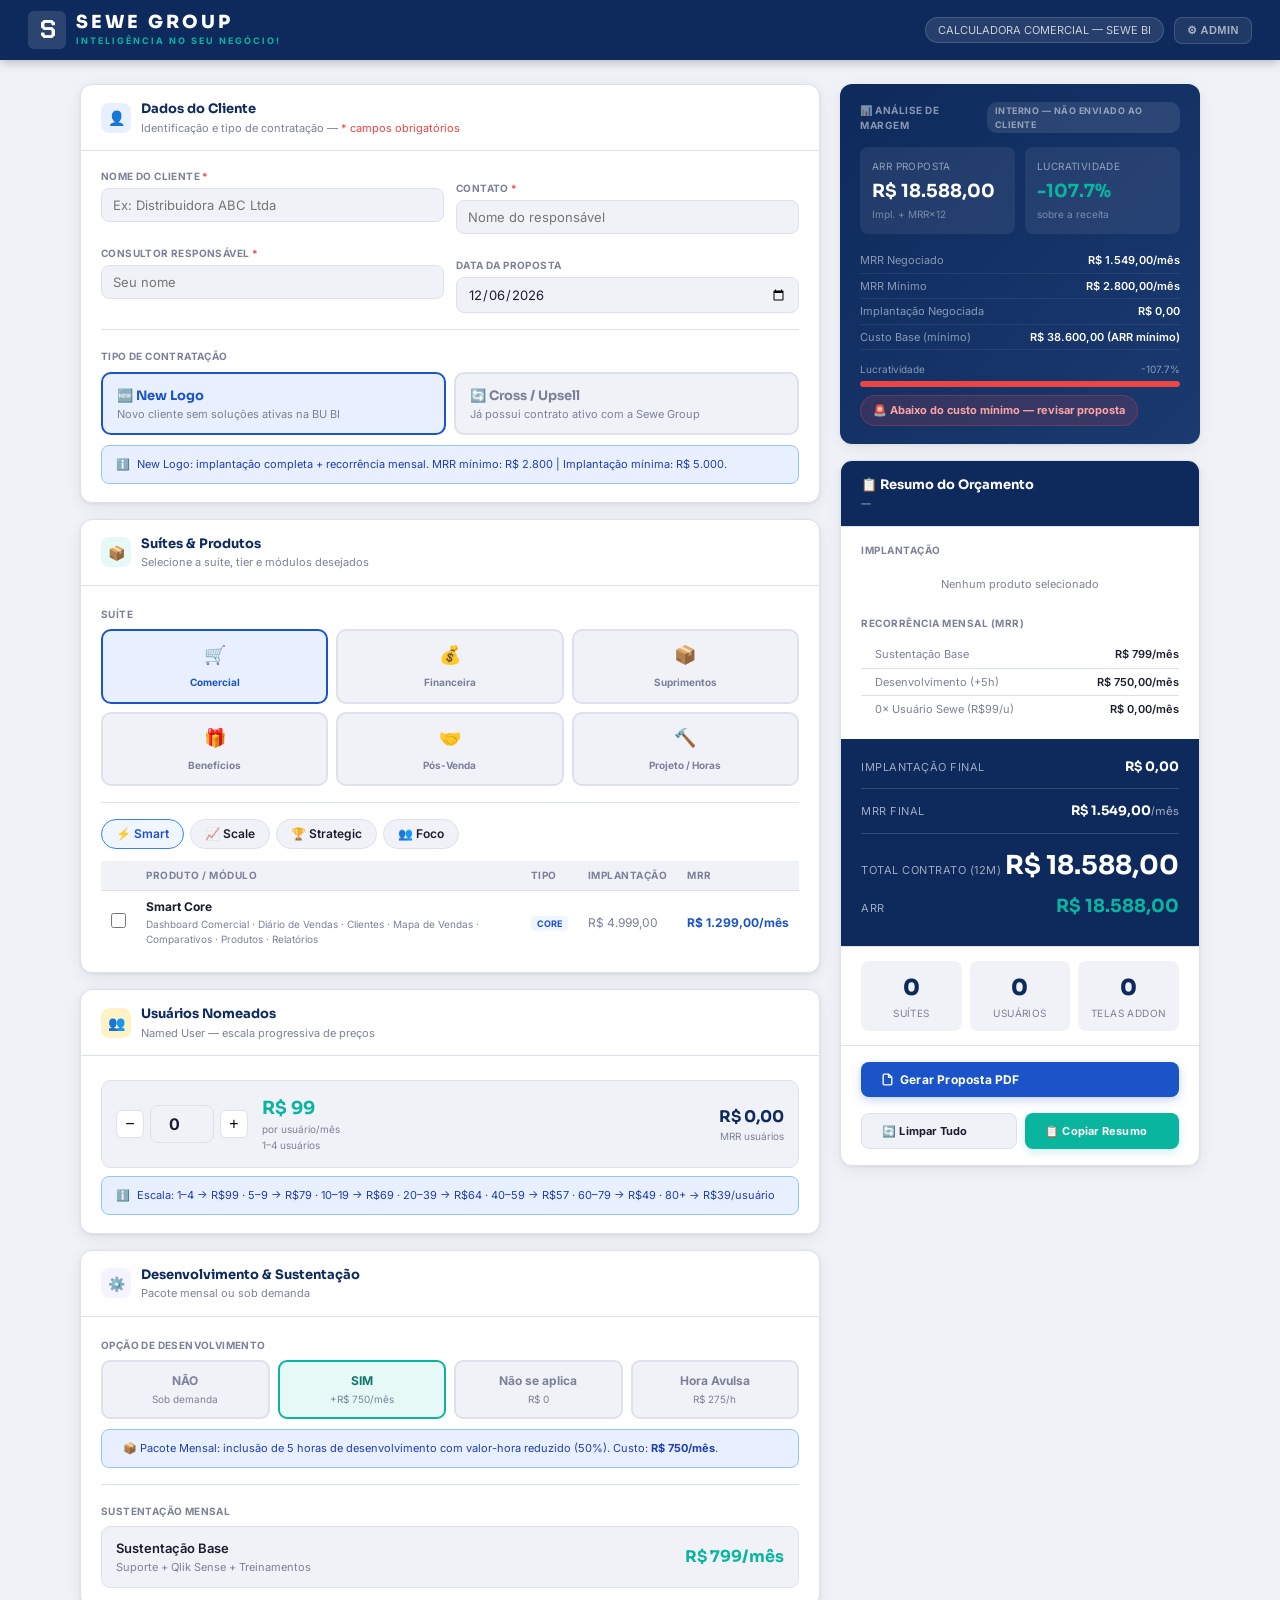
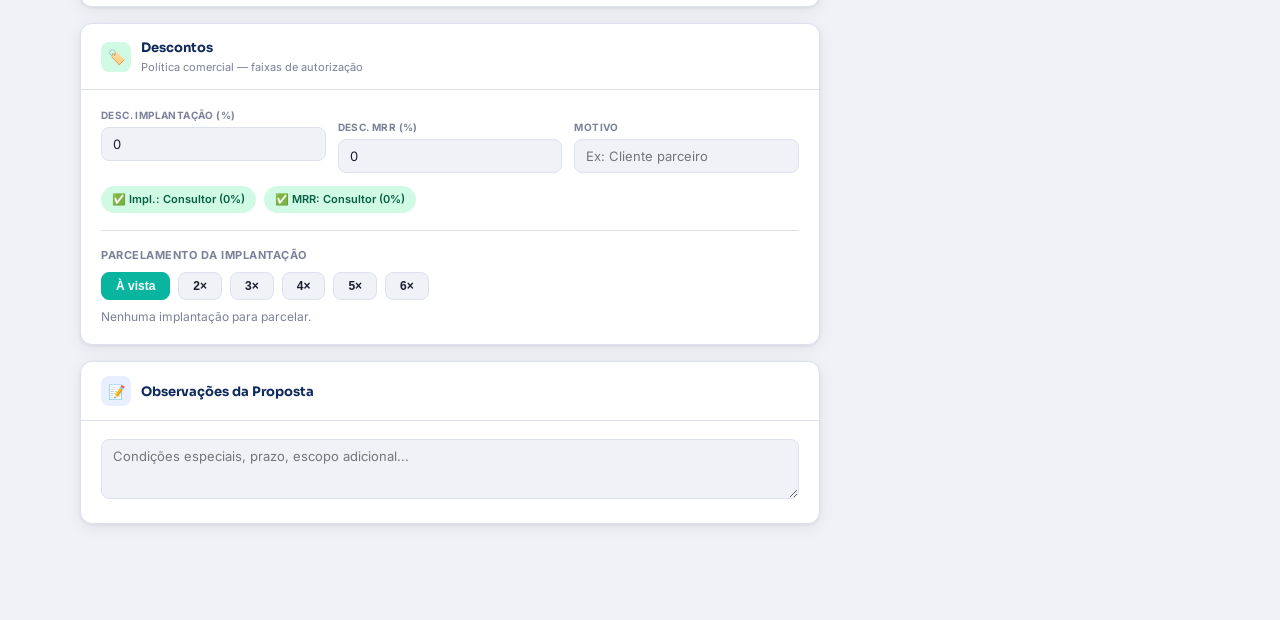
==== Calculadora Sewe.HTML @ 6db93386 "Create Calculadora Sewe" ====
<!DOCTYPE html>
<html lang="pt-BR">
<head>
<meta charset="UTF-8">
<meta name="viewport" content="width=device-width, initial-scale=1.0">
<title>Calculadora Comercial — Sewe Group BI</title>
<link href="https://fonts.googleapis.com/css2?family=Inter:wght@300;400;500;600;700&family=Sora:wght@600;700;800&family=Chakra+Petch:wght@700;800&display=swap" rel="stylesheet">
<style>
:root {
  --bg:       #f0f2f8;
  --white:    #ffffff;
  --border:   #dde1ee;
  --text:     #1a1d2e;
  --muted:    #7b8199;
  --primary:  #0e2a5c;
  --accent:   #1a54c8;
  --alight:   #e8effe;
  --teal:     #0ab5a0;
  --tlight:   #e6f9f7;
  --warn:     #f59e0b;
  --wlight:   #fef3c7;
  --danger:   #ef4444;
  --dlight:   #fee2e2;
  --green:    #10b981;
  --glight:   #d1fae5;
  --r: 12px;
  --sh: 0 1px 3px rgba(0,0,0,.06), 0 4px 16px rgba(0,0,0,.07);
}
*{box-sizing:border-box;margin:0;padding:0}
body{font-family:'Inter',sans-serif;background:var(--bg);color:var(--text);font-size:13px;line-height:1.5}

/* ── HEADER ── */
.hdr{background:var(--primary);height:60px;display:flex;align-items:center;justify-content:space-between;padding:0 28px;position:sticky;top:0;z-index:200;box-shadow:0 2px 10px rgba(0,0,0,.25)}
.hdr-logo{display:flex;align-items:center;gap:10px}
.hdr-mark{width:34px;height:34px;background:linear-gradient(135deg,#1a54c8,#0ab5a0);border-radius:8px;display:flex;align-items:center;justify-content:center;color:#fff;font-family:'Sora',sans-serif;font-weight:800;font-size:15px}
.hdr-name{color:#fff;font-family:'Sora',sans-serif;font-size:17px;font-weight:700}
.hdr-name span{color:#0ab5a0}
.hdr-pill{background:rgba(255,255,255,.1);color:rgba(255,255,255,.75);font-size:11px;padding:4px 12px;border-radius:20px;border:1px solid rgba(255,255,255,.15)}

/* ── LAYOUT ── */
.page{max-width:1160px;margin:0 auto;padding:24px 20px 80px}
.main-grid{display:grid;grid-template-columns:1fr 360px;gap:20px;align-items:start}

/* ── CARDS ── */
.card{background:var(--white);border:1px solid var(--border);border-radius:var(--r);box-shadow:var(--sh);overflow:hidden;margin-bottom:16px}
.ch{padding:14px 20px;border-bottom:1px solid var(--border);display:flex;align-items:center;gap:10px}
.ci{width:30px;height:30px;border-radius:8px;display:flex;align-items:center;justify-content:center;font-size:14px;flex-shrink:0}
.ci.blue{background:var(--alight)}
.ci.teal{background:var(--tlight)}
.ci.warn{background:var(--wlight)}
.ci.purple{background:#f5f3ff}
.ci.green{background:var(--glight)}
.ct{font-family:'Sora',sans-serif;font-size:13px;font-weight:700;color:var(--primary)}
.cs{font-size:11px;color:var(--muted);margin-top:1px}
.cb{padding:18px 20px}

/* ── FORM ── */
.field{display:flex;flex-direction:column;gap:4px}
.field+.field{margin-top:12px}
label{font-size:10px;font-weight:700;color:var(--muted);letter-spacing:.4px;text-transform:uppercase}
input[type=text],input[type=number],input[type=date],select,textarea{
  background:var(--bg);border:1.5px solid var(--border);border-radius:8px;
  color:var(--text);font-family:'Inter',sans-serif;font-size:13px;
  padding:8px 11px;outline:none;transition:border-color .15s;width:100%}
input:focus,select:focus,textarea:focus{border-color:var(--accent);background:#fff}
textarea{resize:vertical;min-height:60px}
.g2{display:grid;grid-template-columns:1fr 1fr;gap:12px}
.g3{display:grid;grid-template-columns:1fr 1fr 1fr;gap:12px}
.divider{height:1px;background:var(--border);margin:16px 0}

/* ── TYPE TOGGLE ── */
.type-wrap{display:grid;grid-template-columns:1fr 1fr;gap:8px;margin-top:6px}
.type-btn{padding:12px 14px;border:2px solid var(--border);border-radius:10px;cursor:pointer;transition:all .2s;background:var(--bg)}
.type-btn:hover{border-color:var(--accent)}
.type-btn.active{border-color:var(--accent);background:var(--alight)}
.type-tag{font-family:'Sora',sans-serif;font-size:13px;font-weight:700;color:var(--muted)}
.type-btn.active .type-tag{color:var(--accent)}
.type-desc{font-size:11px;color:var(--muted);margin-top:2px;line-height:1.3}

/* ── SUITE GRID ── */
.suite-grid{display:grid;grid-template-columns:repeat(3,1fr);gap:8px;margin-top:6px}
.suite-btn{padding:10px 6px;border:2px solid var(--border);border-radius:10px;cursor:pointer;transition:all .2s;background:var(--bg);text-align:center}
.suite-btn:hover{border-color:var(--accent)}
.suite-btn.sel{border-color:var(--accent);background:var(--alight)}
.suite-emoji{font-size:18px;display:block;margin-bottom:4px}
.suite-lbl{font-size:10px;font-weight:700;color:var(--muted);line-height:1.2}
.suite-btn.sel .suite-lbl{color:var(--accent)}

/* ── TIER TABS ── */
.tier-tabs{display:flex;gap:6px;margin-bottom:12px;flex-wrap:wrap}
.ttab{padding:5px 14px;border-radius:20px;border:1.5px solid var(--border);font-size:12px;font-weight:600;cursor:pointer;transition:all .2s;background:var(--bg)}
.ttab.active.smart{background:#eff6ff;border-color:#3b82f6;color:#1d4ed8}
.ttab.active.scale{background:#f0fdf4;border-color:#22c55e;color:#15803d}
.ttab.active.strategic{background:#faf5ff;border-color:#a855f7;color:#7e22ce}
.ttab.active.other{background:var(--alight);border-color:var(--accent);color:var(--accent)}

/* ── PRODUCTS TABLE ── */
.ptable{width:100%;border-collapse:collapse}
.ptable th{font-size:10px;font-weight:700;color:var(--muted);text-transform:uppercase;letter-spacing:.5px;padding:7px 10px;background:var(--bg);border-bottom:1px solid var(--border);text-align:left}
.ptable td{padding:7px 10px;border-bottom:1px solid var(--border);font-size:12px;vertical-align:middle}
.ptable tr:last-child td{border-bottom:none}
.ptable tr:hover td{background:#fafbff}
.pchk{width:15px;height:15px;cursor:pointer;accent-color:var(--accent)}
.badge-core{font-size:9px;padding:2px 6px;border-radius:4px;font-weight:700;background:#eff6ff;color:#1d4ed8}
.badge-addon{font-size:9px;padding:2px 6px;border-radius:4px;font-weight:700;background:#fff7ed;color:#c2410c}
.pval{font-weight:700;color:var(--accent);font-size:11px}
.pimpl{font-size:11px;color:var(--muted)}

/* ── DEV SELECT ── */
.dev-select-wrap{display:grid;grid-template-columns:1fr 1fr 1fr 1fr;gap:8px;margin-top:6px}
.dev-opt{padding:10px;border:2px solid var(--border);border-radius:9px;cursor:pointer;text-align:center;transition:all .2s;background:var(--bg)}
.dev-opt:hover{border-color:var(--teal)}
.dev-opt.active{border-color:var(--teal);background:var(--tlight)}
.dev-opt-lbl{font-size:12px;font-weight:700;color:var(--muted)}
.dev-opt.active .dev-opt-lbl{color:#0f766e}
.dev-opt-val{font-size:10px;color:var(--muted);margin-top:2px}

/* ── USERS BOX ── */
.users-box{background:var(--bg);border:1.5px solid var(--border);border-radius:10px;padding:14px;display:flex;align-items:center;gap:14px;margin-top:6px}
.users-ctrl{display:flex;align-items:center;gap:6px}
.users-ctrl input{width:64px;text-align:center;font-size:16px;font-weight:700}
.ubtn{width:28px;height:28px;border:1.5px solid var(--border);background:var(--white);border-radius:6px;cursor:pointer;font-size:16px;display:flex;align-items:center;justify-content:center;transition:all .15s}
.ubtn:hover{border-color:var(--accent);color:var(--accent)}
.u-unit{flex:1}
.u-price{font-family:'Sora',sans-serif;font-size:18px;font-weight:700;color:var(--teal)}
.u-label{font-size:10px;color:var(--muted)}
.u-total{text-align:right}
.u-totalval{font-family:'Sora',sans-serif;font-size:16px;font-weight:700;color:var(--primary)}
.u-totallbl{font-size:10px;color:var(--muted)}

/* ── SIDEBAR ── */
.sidebar{position:sticky;top:76px}

/* summary values */
.sval-block{padding:16px 20px}
.sval-title{font-size:10px;text-transform:uppercase;letter-spacing:.5px;font-weight:700;color:var(--muted);margin-bottom:10px}
.sval-row{display:flex;justify-content:space-between;align-items:center;padding:5px 0;border-bottom:1px solid var(--border);font-size:12px}
.sval-row:last-child{border:none}
.sval-lbl{color:var(--muted)}
.sval-val{font-weight:600}
.sval-indent{padding-left:14px;font-size:11px}

/* grand totals */
.grand-block{background:var(--primary);padding:18px 20px}
.grand-row{display:flex;justify-content:space-between;align-items:baseline;margin-bottom:8px}
.grand-lbl{font-size:11px;color:rgba(255,255,255,.6);text-transform:uppercase;letter-spacing:.5px}
.grand-val{font-family:'Sora',sans-serif;font-size:13px;font-weight:700;color:#fff}
.grand-row.big .grand-val{font-size:26px}
.grand-row.arr .grand-val{font-size:18px;color:#0ab5a0}
.grand-sep{height:1px;background:rgba(255,255,255,.15);margin:12px 0}

/* ── ARR / MARGIN PANEL (internal) ── */
.margin-panel{background:linear-gradient(135deg,#0e2a5c,#1a3a70);border-radius:var(--r);padding:18px 20px;margin-bottom:16px;box-shadow:var(--sh)}
.mp-title{font-size:10px;font-weight:700;text-transform:uppercase;letter-spacing:.5px;color:rgba(255,255,255,.5);margin-bottom:14px;display:flex;align-items:center;gap:6px}
.mp-title::after{content:'INTERNO — NÃO ENVIADO AO CLIENTE';font-size:9px;background:rgba(255,255,255,.1);padding:2px 8px;border-radius:10px;color:rgba(255,255,255,.5)}
.mp-grid{display:grid;grid-template-columns:1fr 1fr;gap:10px;margin-bottom:14px}
.mp-box{background:rgba(255,255,255,.07);border-radius:8px;padding:12px}
.mp-box-lbl{font-size:10px;color:rgba(255,255,255,.5);text-transform:uppercase;letter-spacing:.4px;margin-bottom:4px}
.mp-box-val{font-family:'Sora',sans-serif;font-size:18px;font-weight:700;color:#fff}
.mp-box-sub{font-size:10px;color:rgba(255,255,255,.4);margin-top:2px}
.mp-box.highlight .mp-box-val{color:#0ab5a0}
.mp-row{display:flex;justify-content:space-between;align-items:center;font-size:11px;padding:4px 0;border-bottom:1px solid rgba(255,255,255,.07)}
.mp-row:last-child{border:none}
.mp-row .lbl{color:rgba(255,255,255,.5)}
.mp-row .val{color:#fff;font-weight:600}
/* signal bar */
.sig-wrap{margin-top:12px}
.sig-label{font-size:10px;color:rgba(255,255,255,.5);margin-bottom:4px;display:flex;justify-content:space-between}
.sig-bar{height:6px;background:rgba(255,255,255,.1);border-radius:4px;overflow:hidden}
.sig-fill{height:100%;border-radius:4px;transition:width .4s,background .4s}
/* signal colors */
.sig-ok{background:#10b981}
.sig-warn{background:#f59e0b}
.sig-bad{background:#ef4444}

/* margin flag */
.mflag{display:inline-flex;align-items:center;gap:5px;padding:6px 12px;border-radius:20px;font-size:11px;font-weight:700;margin-top:8px}
.mflag.ok{background:rgba(16,185,129,.15);color:#6ee7b7;border:1px solid rgba(16,185,129,.3)}
.mflag.warn{background:rgba(245,158,11,.15);color:#fcd34d;border:1px solid rgba(245,158,11,.3)}
.mflag.bad{background:rgba(239,68,68,.15);color:#fca5a5;border:1px solid rgba(239,68,68,.3)}

/* ── NEGOCIATED SUMMARY ── */
.neg-grid{display:grid;grid-template-columns:repeat(3,1fr);gap:8px;padding:14px 20px;border-top:1px solid var(--border)}
.neg-box{background:var(--bg);border-radius:8px;padding:10px;text-align:center}
.neg-num{font-family:'Sora',sans-serif;font-size:22px;font-weight:800;color:var(--primary)}
.neg-lbl{font-size:10px;color:var(--muted);text-transform:uppercase;letter-spacing:.4px;margin-top:2px}

/* ── ALERTS ── */
.alert{padding:10px 14px;border-radius:8px;font-size:11px;display:flex;gap:7px;align-items:flex-start;margin-top:10px}
.alert.info{background:var(--alight);color:#1e40af;border:1px solid #93c5fd}
.alert.warn{background:var(--wlight);color:#92400e;border:1px solid #fcd34d}
.alert.danger{background:var(--dlight);color:#991b1b;border:1px solid #fca5a5}
.alert.ok{background:var(--glight);color:#065f46;border:1px solid #6ee7b7}

/* disc faixa */
.dfx{display:inline-flex;align-items:center;gap:5px;padding:5px 11px;border-radius:20px;font-size:11px;font-weight:600;margin:3px 4px 3px 0}
.parcela-btn{padding:6px 14px;border-radius:8px;border:1.5px solid var(--border);background:var(--bg);color:var(--body);font-size:12px;font-weight:600;cursor:pointer;transition:all .15s}
.parcela-btn:hover{border-color:var(--teal);color:var(--teal)}
.parcela-btn.active{background:var(--teal);border-color:var(--teal);color:#fff}
.dfx.ok{background:var(--glight);color:#065f46}
.dfx.warn{background:var(--wlight);color:#92400e}
.dfx.danger{background:var(--dlight);color:#991b1b}

/* ── BUTTONS ── */
.btn{display:inline-flex;align-items:center;gap:6px;padding:10px 20px;border-radius:8px;font-family:'Inter',sans-serif;font-size:12px;font-weight:700;cursor:pointer;border:none;transition:all .2s;letter-spacing:.2px}
.btn-primary{background:var(--accent);color:#fff;box-shadow:0 3px 10px rgba(26,84,200,.25)}
.btn-primary:hover{background:#1648b0;transform:translateY(-1px)}
.btn-teal{background:var(--teal);color:#fff;box-shadow:0 3px 10px rgba(10,181,160,.2)}
.btn-teal:hover{background:#089183;transform:translateY(-1px)}
.btn-ghost{background:var(--bg);color:var(--text);border:1.5px solid var(--border)}
.btn-ghost:hover{border-color:var(--accent);color:var(--accent)}
.actions{display:flex;gap:8px;padding:16px 20px;border-top:1px solid var(--border);flex-wrap:wrap}

/* ── RESPONSIVE ── */
@media(max-width:820px){.main-grid{grid-template-columns:1fr}.sidebar{position:static}.suite-grid{grid-template-columns:repeat(3,1fr)}.g2,.g3{grid-template-columns:1fr}}
@media print{.hdr,.actions,.margin-panel,.no-print{display:none!important}.sidebar{position:static!important}.card{box-shadow:none}.page{padding:0}body{background:#fff}}
</style>
</head>
<body>

<div class="hdr">
  <div class="hdr-logo">
    <!-- S mark -->
    <svg width="38" height="38" viewBox="0 0 38 38" fill="none" xmlns="http://www.w3.org/2000/svg">
      <rect width="38" height="38" rx="6" fill="white" fill-opacity="0.12"/>
      <text x="19" y="27" text-anchor="middle" font-family="'Chakra Petch','Arial Black',sans-serif" font-weight="800" font-size="26" fill="white" letter-spacing="-1">S</text>
    </svg>
    <!-- Wordmark -->
    <div>
      <div style="color:#fff;font-family:'Sora',sans-serif;font-size:18px;font-weight:800;letter-spacing:3px;line-height:1.1">SEWE GROUP</div>
      <div style="color:#0ab5a0;font-size:9px;font-weight:700;letter-spacing:2px;text-transform:uppercase;margin-top:1px">Inteligência no seu negócio!</div>
    </div>
  </div>
  <div style="display:flex;align-items:center;gap:10px"><div class="hdr-pill">CALCULADORA COMERCIAL &mdash; SEWE BI</div><button onclick="abrirAdmin()" title="Administração de Preços" style="background:rgba(255,255,255,.08);border:1px solid rgba(255,255,255,.15);color:rgba(255,255,255,.6);border-radius:8px;padding:6px 12px;cursor:pointer;font-size:11px;font-weight:600;letter-spacing:.5px;transition:all .2s" onmouseover="this.style.background='rgba(255,255,255,.18)';this.style.color='#fff'" onmouseout="this.style.background='rgba(255,255,255,.08)';this.style.color='rgba(255,255,255,.6)'">⚙ ADMIN</button></div>
</div>

<div class="page">
<div class="main-grid">

<!-- ══════════ LEFT COLUMN ══════════ -->
<div>

  <!-- 1. DADOS DO CLIENTE -->
  <div class="card">
    <div class="ch"><div class="ci blue">👤</div><div><div class="ct">Dados do Cliente</div><div class="cs">Identificação e tipo de contratação — <span style="color:var(--danger)">* campos obrigatórios</span></div></div></div>
    <div class="cb">
      <div class="g2">
        <div class="field"><label>Nome do Cliente <span style="color:var(--danger)">*</span></label><input type="text" id="cName" placeholder="Ex: Distribuidora ABC Ltda" oninput="calc();clearErr(this)"></div>
        <div class="field"><label>Contato <span style="color:var(--danger)">*</span></label><input type="text" id="cContact" placeholder="Nome do responsável" oninput="clearErr(this)"></div>
      </div>
      <div class="g2" style="margin-top:12px">
        <div class="field"><label>Consultor Responsável <span style="color:var(--danger)">*</span></label><input type="text" id="cConsult" placeholder="Seu nome" oninput="clearErr(this)"></div>
        <div class="field"><label>Data da Proposta</label><input type="date" id="cDate"></div>
      </div>
      <div class="divider"></div>
      <label>Tipo de Contratação</label>
      <div class="type-wrap">
        <div class="type-btn active" id="tb-NEWLOGO" onclick="setType('NEWLOGO')">
          <div class="type-tag">🆕 New Logo</div>
          <div class="type-desc">Novo cliente sem soluções ativas na BU BI</div>
        </div>
        <div class="type-btn" id="tb-CROSS" onclick="setType('CROSS')">
          <div class="type-tag">🔄 Cross / Upsell</div>
          <div class="type-desc">Já possui contrato ativo com a Sewe Group</div>
        </div>
      </div>
      <div id="type-alert" class="alert info" style="margin-top:10px">
        <span>ℹ️</span><span id="type-alert-txt">New Logo: implantação completa + recorrência mensal. MRR mínimo: R$ 2.800 | Implantação mínima: R$ 5.000.</span>
      </div>
    </div>
  </div>

  <!-- 2. SUÍTES & PRODUTOS -->
  <div class="card">
    <div class="ch"><div class="ci teal">📦</div><div><div class="ct">Suítes & Produtos</div><div class="cs">Selecione a suíte, tier e módulos desejados</div></div></div>
    <div class="cb">
      <label>Suíte</label>
      <div class="suite-grid">
        <div class="suite-btn sel" id="sb-COMERCIAL" onclick="setSuite('COMERCIAL')"><span class="suite-emoji">🛒</span><span class="suite-lbl">Comercial</span></div>
        <div class="suite-btn" id="sb-FINANCEIRA" onclick="setSuite('FINANCEIRA')"><span class="suite-emoji">💰</span><span class="suite-lbl">Financeira</span></div>
        <div class="suite-btn" id="sb-SUPRIMENTOS" onclick="setSuite('SUPRIMENTOS')"><span class="suite-emoji">📦</span><span class="suite-lbl">Suprimentos</span></div>
        <div class="suite-btn" id="sb-BENEFICIOS" onclick="setSuite('BENEFICIOS')"><span class="suite-emoji">🎁</span><span class="suite-lbl">Benefícios</span></div>
        <div class="suite-btn" id="sb-POSVENDA" onclick="setSuite('POSVENDA')"><span class="suite-emoji">🤝</span><span class="suite-lbl">Pós-Venda</span></div>
        <div class="suite-btn" id="sb-PROJETO" onclick="setSuite('PROJETO')"><span class="suite-emoji">🔨</span><span class="suite-lbl">Projeto / Horas</span></div>
      </div>
      <div class="divider"></div>
      <div id="tier-tabs-wrap"></div>
      <table class="ptable">
        <thead><tr>
          <th style="width:28px"></th>
          <th>Produto / Módulo</th>
          <th>Tipo</th>
          <th>Implantação</th>
          <th>MRR</th>
        </tr></thead>
        <tbody id="ptbody"></tbody>
      </table>
    </div>
  </div>

  <!-- PROJETO PANEL (shown only when Suite Projeto selected) -->
  <div class="card" id="projeto-card" style="display:none">
    <div class="ch"><div class="ci purple">🔨</div><div><div class="ct">Suite Projeto — Horas de Desenvolvimento</div><div class="cs">Orçamento por hora técnica — valor padrão R$ 275/h</div></div></div>
    <div class="cb">
      <div class="g3">
        <div class="field">
          <label>Quantidade de Horas</label>
          <div style="display:flex;align-items:center;gap:6px">
            <button class="ubtn" onclick="changeHoras(-5)">−</button>
            <input type="number" id="projHoras" value="10" min="1" oninput="calc()" style="text-align:center;font-size:16px;font-weight:700">
            <button class="ubtn" onclick="changeHoras(5)">+</button>
          </div>
        </div>
        <div class="field">
          <label>Valor por Hora (R$)</label>
          <input type="number" id="projValHora" value="275" min="150" oninput="calc()" placeholder="275">
          <div id="proj-hora-alert" style="font-size:10px;color:var(--muted);margin-top:3px">Padrão: R$ 275/h · Mínimo: R$ 150/h</div>
        </div>
        <div class="field">
          <label>Total do Projeto</label>
          <div style="background:var(--bg);border:1.5px solid var(--border);border-radius:8px;padding:9px 12px;font-family:'Sora',sans-serif;font-size:16px;font-weight:700;color:var(--primary)" id="projTotal">R$ 2.590</div>
        </div>
      </div>
      <div class="field" style="margin-top:12px">
        <label>Descrição do Trabalho</label>
        <textarea id="projDesc" rows="3" placeholder="Descreva brevemente o escopo das horas: ex. Integração com ERP Totvs — configuração de pipeline de dados e mapeamento de campos de faturamento..."></textarea>
      </div>
      <div id="proj-min-alert" class="alert warn" style="margin-top:10px;display:none">
        <span>⚠️</span><span>Valor hora abaixo do mínimo de custo (R$ 150/h). O projeto ficará com margem negativa.</span>
      </div>
    </div>
  </div>

  <!-- 3. USUÁRIOS -->
  <div class="card">
    <div class="ch"><div class="ci warn">👥</div><div><div class="ct">Usuários Nomeados</div><div class="cs">Named User — escala progressiva de preços</div></div></div>
    <div class="cb">
      <div class="users-box">
        <div class="users-ctrl">
          <button class="ubtn" onclick="changeU(-1)">−</button>
          <input type="number" id="uQty" value="0" min="0" max="99" oninput="calc()">
          <button class="ubtn" onclick="changeU(1)">+</button>
        </div>
        <div class="u-unit">
          <div class="u-price" id="uUnitPrice">R$ 99</div>
          <div class="u-label">por usuário/mês</div>
          <div id="uTierLbl" style="font-size:10px;color:var(--muted);margin-top:1px">1–4 usuários</div>
        </div>
        <div class="u-total">
          <div class="u-totalval" id="uTotalMRR">R$ 99</div>
          <div class="u-totallbl">MRR usuários</div>
        </div>
      </div>
      <div class="alert info" style="margin-top:8px">
        <span>ℹ️</span>
        <span>Escala: 1–4 → R$99 · 5–9 → R$79 · 10–19 → R$69 · 20–39 → R$64 · 40–59 → R$57 · 60–79 → R$49 · 80+ → R$39/usuário</span>
      </div>
    </div>
  </div>

  <!-- 4. DESENVOLVIMENTO & SUSTENTAÇÃO -->
  <div class="card">
    <div class="ch"><div class="ci purple">⚙️</div><div><div class="ct">Desenvolvimento & Sustentação</div><div class="cs">Pacote mensal ou sob demanda</div></div></div>
    <div class="cb">
      <label>Opção de Desenvolvimento</label>
      <div class="dev-select-wrap">
        <div class="dev-opt" id="dev-NAO" onclick="setDev('NAO')">
          <div class="dev-opt-lbl">NÃO</div>
          <div class="dev-opt-val">Sob demanda</div>
        </div>
        <div class="dev-opt active" id="dev-SIM" onclick="setDev('SIM')">
          <div class="dev-opt-lbl">SIM</div>
          <div class="dev-opt-val">+R$ 750/mês</div>
        </div>
        <div class="dev-opt" id="dev-NAOSE" onclick="setDev('NAOSE')">
          <div class="dev-opt-lbl">Não se aplica</div>
          <div class="dev-opt-val">R$ 0</div>
        </div>
        <div class="dev-opt" id="dev-HORA" onclick="setDev('HORA')">
          <div class="dev-opt-lbl">Hora Avulsa</div>
          <div class="dev-opt-val">R$ 275/h</div>
        </div>
      </div>
      <div id="dev-obs" class="alert info" style="margin-top:10px">
        <span>📦</span><span>Pacote Mensal: inclusão de 5 horas de desenvolvimento com valor-hora reduzido (50%). Custo: <strong>R$ 750/mês</strong>.</span>
      </div>

      <div class="divider"></div>
      <label>Sustentação Mensal</label>
      <div id="sust-base-card" style="margin-top:6px;padding:12px 14px;background:var(--bg);border:1.5px solid var(--border);border-radius:9px;display:flex;align-items:center;justify-content:space-between">
        <div>
          <div style="font-weight:600;font-size:13px">Sustentação Base</div>
          <div style="font-size:11px;color:var(--muted)">Suporte + Qlik Sense + Treinamentos</div>
        </div>
        <div style="font-family:'Sora',sans-serif;font-size:16px;font-weight:700;color:var(--teal)">R$ 799/mês</div>
      </div>
      <div id="sust-cross-msg" style="display:none;margin-top:6px;padding:10px 14px;background:rgba(10,181,160,.08);border:1.5px solid rgba(10,181,160,.25);border-radius:9px;font-size:12px;color:var(--teal)">
        ✓ Sustentação Base já inclusa no contrato vigente
      </div>
    </div>
  </div>

  <!-- 5. DESCONTOS -->
  <div class="card">
    <div class="ch"><div class="ci green">🏷️</div><div><div class="ct">Descontos</div><div class="cs">Política comercial — faixas de autorização</div></div></div>
    <div class="cb">
      <div class="g3">
        <div class="field"><label>Desc. Implantação (%)</label><input type="number" id="dImpl" value="0" min="0" max="100" step="1" oninput="calc()"></div>
        <div class="field"><label>Desc. MRR (%)</label><input type="number" id="dMRR" value="0" min="0" max="100" step="1" oninput="calc()"></div>
        <div class="field"><label>Motivo</label><input type="text" id="dReason" placeholder="Ex: Cliente parceiro"></div>
      </div>
      <div style="margin-top:10px">
        <span id="dfx-impl" class="dfx ok">✅ Implantação: Consultor</span>
        <span id="dfx-mrr" class="dfx ok">✅ MRR: Consultor</span>
      </div>
      <div id="disc-alert" style="display:none"></div>

      <!-- Parcelamento -->
      <div class="divider" style="margin:14px 0"></div>
      <label style="font-size:11px;font-weight:700;text-transform:uppercase;letter-spacing:.5px;color:var(--muted)">Parcelamento da Implantação</label>
      <div style="display:flex;gap:8px;flex-wrap:wrap;margin-top:8px" id="parcelas-btns">
        <button class="parcela-btn active" onclick="setParcelas(1)" data-p="1">À vista</button>
        <button class="parcela-btn" onclick="setParcelas(2)" data-p="2">2×</button>
        <button class="parcela-btn" onclick="setParcelas(3)" data-p="3">3×</button>
        <button class="parcela-btn" onclick="setParcelas(4)" data-p="4">4×</button>
        <button class="parcela-btn" onclick="setParcelas(5)" data-p="5">5×</button>
        <button class="parcela-btn" onclick="setParcelas(6)" data-p="6">6×</button>
      </div>
      <div id="parcela-preview" style="margin-top:8px;font-size:12px;color:var(--muted)">Implantação cobrada integralmente à vista, sem juros.</div>
    </div>
  </div>

  <!-- 6. OBSERVAÇÕES -->
  <div class="card">
    <div class="ch"><div class="ci blue">📝</div><div><div class="ct">Observações da Proposta</div></div></div>
    <div class="cb">
      <textarea id="propNotes" placeholder="Condições especiais, prazo, escopo adicional..."></textarea>
    </div>
  </div>

</div><!-- /left -->

<!-- ══════════ RIGHT COLUMN ══════════ -->
<div class="sidebar">

  <!-- ── INTERNAL MARGIN PANEL ── -->
  <div class="margin-panel no-print">
    <div class="mp-title">📊 Análise de Margem</div>
    <div class="mp-grid">
      <div class="mp-box">
        <div class="mp-box-lbl">ARR Proposta</div>
        <div class="mp-box-val" id="mp-arr">R$ 0</div>
        <div class="mp-box-sub">Impl. + MRR×12</div>
      </div>
      <div class="mp-box highlight">
        <div class="mp-box-lbl">Lucratividade</div>
        <div class="mp-box-val" id="mp-arr-min">—</div>
        <div class="mp-box-sub" id="mp-arr-min-sub">% sobre receita</div>
      </div>
    </div>
    <div class="mp-row"><span class="lbl">MRR Negociado</span><span class="val" id="mp-mrr-neg">R$ 0</span></div>
    <div class="mp-row"><span class="lbl">MRR Mínimo</span><span class="val" id="mp-mrr-min">R$ 2.800</span></div>
    <div class="mp-row"><span class="lbl">Implantação Negociada</span><span class="val" id="mp-impl-neg">R$ 0</span></div>
    <div class="mp-row"><span class="lbl">Custo Base (mínimo)</span><span class="val" id="mp-impl-min">R$ 5.000</span></div>
    <div class="sig-wrap">
      <div class="sig-label">
        <span id="mp-pct-lbl">Lucratividade</span>
        <span id="mp-pct">—</span>
      </div>
      <div class="sig-bar"><div class="sig-fill" id="mp-bar" style="width:0%"></div></div>
    </div>
    <div id="mp-flag" class="mflag ok">✅ Dentro do mínimo</div>
  </div>

  <!-- ── SUMMARY CARD ── -->
  <div class="card">
    <div class="ch" style="background:var(--primary)">
      <div style="color:#fff;font-family:'Sora',sans-serif;font-size:13px;font-weight:700;width:100%">
        📋 Resumo do Orçamento
        <div id="sb-cname" style="font-size:11px;opacity:.6;font-weight:400;margin-top:1px">—</div>
      </div>
    </div>

    <!-- IMPLANTAÇÃO -->
    <div class="sval-block">
      <div class="sval-title">Implantação</div>
      <div id="impl-lines"><div style="text-align:center;padding:12px;color:var(--muted);font-size:12px">Selecione produtos</div></div>
    </div>

    <!-- MRR -->
    <div style="padding:0 20px 16px">
      <div class="sval-title">Recorrência Mensal (MRR)</div>
      <div id="mrr-lines"><div style="text-align:center;padding:12px;color:var(--muted);font-size:12px">Selecione produtos</div></div>
    </div>

    <!-- GRAND TOTALS -->
    <div class="grand-block">
      <div class="grand-row">
        <span class="grand-lbl">Implantação Final</span>
        <span class="grand-val" id="gb-impl">R$ 0</span>
      </div>
      <div class="grand-sep" id="mrr-sep"></div>
      <div class="grand-row" id="mrr-row">
        <span class="grand-lbl">MRR Final</span>
        <span class="grand-val" id="gb-mrr">R$ 0<span style="font-size:11px;font-weight:400;opacity:.6">/mês</span></span>
      </div>
      <div class="grand-sep"></div>
      <div class="grand-row big">
        <span class="grand-lbl" id="total-lbl">Total Contrato (12m)</span>
        <span class="grand-val" id="gb-total">R$ 0</span>
      </div>
      <div class="grand-row arr" style="margin-top:8px" id="arr-row">
        <span class="grand-lbl">ARR</span>
        <span class="grand-val" id="gb-arr">R$ 0</span>
      </div>
    </div>

    <!-- SOLUÇÕES NEGOCIADAS -->
    <div class="neg-grid">
      <div class="neg-box"><div class="neg-num" id="neg-suites">0</div><div class="neg-lbl">Suítes</div></div>
      <div class="neg-box"><div class="neg-num" id="neg-users">1</div><div class="neg-lbl">Usuários</div></div>
      <div class="neg-box"><div class="neg-num" id="neg-addons">0</div><div class="neg-lbl">Telas Addon</div></div>
    </div>

    <div class="actions">
      <button class="btn btn-primary" onclick="gerarPDF()" style="flex:1">
        <svg width="13" height="13" viewBox="0 0 24 24" fill="none" stroke="currentColor" stroke-width="2.5"><path d="M14 2H6a2 2 0 0 0-2 2v16c0 1.1.9 2 2 2h12a2 2 0 0 0 2-2V8z"/><polyline points="14 2 14 8 20 8"/></svg>
        Gerar Proposta PDF
      </button>
    </div>
    <div class="actions" style="padding-top:0;border-top:none">
      <button class="btn btn-ghost" onclick="limpar()" style="flex:1;font-size:11px">🔄 Limpar Tudo</button>
      <button class="btn btn-teal" onclick="copiar()" id="btn-copiar" style="flex:1;font-size:11px">📋 Copiar Resumo</button>
    </div>
  </div>

</div><!-- /sidebar -->
</div><!-- /main-grid -->
</div><!-- /page -->

<script>
// ═══════════════════════════════════════════════════
//  DATA
// ═══════════════════════════════════════════════════

// Base minimums for margin calc
const MINIMUMS = {
  NEWLOGO:   { mrrMin: 2800, implMin: 5000, label: 'New Logo' },
  NEWLOGOSH: { mrrMin: 1600, implMin: 5000, label: 'New Logo S/Hora' },
  CROSS:     { mrrMin: 1600, implMin: 0,    label: 'Cross'    },
};

// Price catalog: [impl_newlogo, mrr_newlogo, impl_cross, mrr_cross]
const CAT = {
  COMERCIAL: {
    SMART: {
      core: { name:'Smart Core', prods:['Dashboard Comercial','Diário de Vendas','Clientes','Mapa de Vendas','Comparativos','Produtos','Relatórios'],
        NL:[4999,1299], CR:[2999,1299] },
      addons:[]
    },
    SCALE: {
      core: { name:'Scale Core', prods:['Scale — pacote completo'], NL:[6999,1699], CR:[4999,1699] },
      addons:[
        {name:'Mapa de Prospecção',        NL:[999,199], CR:[999,199]},
        {name:'Correlação de Vendas',       NL:[999,199], CR:[999,199]},
        {name:'Produtos e Oportunidades',   NL:[999,199], CR:[999,199]},
        {name:'Variação Faturamento',       NL:[999,199], CR:[999,199]},
        {name:'Cross Selling',             NL:[999,199], CR:[999,199]},
      ]
    },
    STRATEGIC: {
      core: { name:'Strategic Core', prods:['Strategic — pacote completo'], NL:[9999,1999], CR:[6999,1849] },
      addons:[
        {name:'Atendimento Carteira de Clientes', NL:[1999,299], CR:[1999,299]},
        {name:'Orçamento de Vendas',              NL:[1999,299], CR:[1999,299]},
        {name:'Rentabilidade',                    NL:[1999,299], CR:[1999,299]},
        {name:'Informações Financeiras a Receber',NL:[1999,299], CR:[1999,299]},
      ]
    },
    FOCO: {
      core:  { name:'Foco da Equipe', prods:['Foco da Equipe'], NL:[4999,1299], CR:[999,299] },
      addons:[{name:'Foco da Equipe (Addon)',     NL:[4999,1299], CR:[999,199]}]
    },
  },
  FINANCEIRA: {
    SMART: {
      core: { name:'Smart Core', prods:['Dashboard Financeiro','Contas a Receber','Det. Contas a Receber','Contas a Pagar','Det. Contas a Pagar'],
        NL:[3999,1299], CR:[1999,1299] },
      addons:[]
    },
    SCALE: {
      core: { name:'Scale Core', prods:['Scale — pacote completo'], NL:[4999,1699], CR:[2999,1699] },
      addons:[
        {name:'Avaliação Clientes',       NL:[999,199], CR:[999,199]},
        {name:'Atrasos e Inadimplências', NL:[999,199], CR:[999,199]},
        {name:'Fluxo de Caixa',          NL:[999,199], CR:[999,199]},
      ]
    },
    STRATEGIC: {
      core:  { name:'Strategic Core', prods:['Strategic — pacote completo'], NL:[19999,2999], CR:[19999,2999] },
      addons:[
        {name:'Orçamento Financeiro', NL:[9999,699], CR:[9999,699]},
        {name:'DRE',                  NL:[19999,999],CR:[19999,999]},
      ]
    },
  },
  SUPRIMENTOS: {
    SMART: {
      core: { name:'Smart Core', prods:['Estoque'], NL:[4999,1299], CR:[999,699] },
      addons:[]
    },
    SCALE: {
      core: { name:'Scale Core', prods:['Entradas','Aging Estoque','Rupturas'], NL:[3999,1699], CR:[1999,1699] },
      addons:[]
    },
    STRATEGIC: {
      core: { name:'Strategic Core', prods:['Dashboard Suprimentos','Excesso de Estoque','Rupturas Avançada','Estoque Desbalanceado','Necessidade de Transferências','Necessidade de Compras'], NL:[19999,2699], CR:[19999,2699] },
      addons:[]
    },
  },
  BENEFICIOS: {
    SMART: {
      core: { name:'Smart Core', prods:['Dashboard Benefícios','Regras','Rebates','Price Protection','Stock Rotation'],
        NL:[1999,1299], CR:[1999,949] },
      addons:[]
    },
    SCALE: {
      core: { name:'Scale Core', prods:['Scale — pacote completo'], NL:[1999,949], CR:[1999,949] },
      addons:[]
    },
    STRATEGIC: {
      core: { name:'Strategic Core', prods:['Validação Sellin','Validação Sellout'], NL:[6999,2599], CR:[6999,2599] },
      addons:[
        {name:'Solar', NL:[1999,949], CR:[1999,949]},
      ]
    },
  },
  POSVENDA: {
    SMART: {
      core: { name:'Smart Core', prods:['Dashboard Pós-Venda','Desempenho','Relatórios'],
        NL:[3999,1299], CR:[1999,949] },
      addons:[]
    },
  },
  PROJETO: null, // handled separately via projeto panel
};

function userPrice(qty){
  if(qty<=4)  return{p:99, lbl:'1–4 usuários'};
  if(qty<=9)  return{p:79, lbl:'5–9 usuários'};
  if(qty<=19) return{p:69, lbl:'10–19 usuários'};
  if(qty<=39) return{p:64, lbl:'20–39 usuários'};
  if(qty<=59) return{p:57, lbl:'40–59 usuários'};
  if(qty<=79) return{p:49, lbl:'60–79 usuários'};
  return{p:39, lbl:'80+ usuários'};
}

// ═══════════════════════════════════════════════════
//  STATE
// ═══════════════════════════════════════════════════
const S = {
  type:'NEWLOGO',
  suite:'COMERCIAL',
  tier:'SMART',
  sel:{},   // key → {impl,mrr,name,isAddon}
  dev:'SIM',
};

// ═══════════════════════════════════════════════════
//  INIT
// ═══════════════════════════════════════════════════
window.onload=()=>{
  document.getElementById('cDate').value = new Date().toISOString().split('T')[0];
  setDev('SIM');
  renderTiers();
  renderProds();
  calc();
};

// ═══════════════════════════════════════════════════
//  SETTERS
// ═══════════════════════════════════════════════════
function setType(t){
  S.type=t; S.sel={};
  ['NEWLOGO','CROSS'].forEach(x=>document.getElementById('tb-'+x).classList.toggle('active',x===t));
  const msgs={
    NEWLOGO:'New Logo: implantação completa + recorrência mensal. MRR mínimo: R$ 2.800 | Implantação mínima: R$ 5.000.',
    CROSS:'Cross/Upsell: preços diferenciados para clientes com contrato ativo. MRR mínimo: R$ 1.600 | Sem implantação mínima.',
  };
  document.getElementById('type-alert-txt').textContent=msgs[t];
  renderTiers(); renderProds(); calc();
}

function setSuite(s){
  S.suite=s; S.tier='SMART';
  document.querySelectorAll('.suite-btn').forEach(b=>b.classList.remove('sel'));
  document.getElementById('sb-'+s).classList.add('sel');

  const isProjeto = s==='PROJETO';
  document.getElementById('projeto-card').style.display = isProjeto ? 'block' : 'none';
  document.getElementById('tier-tabs-wrap').style.display = isProjeto ? 'none' : '';
  document.getElementById('ptbody').closest('table').style.display = isProjeto ? 'none' : '';

  renderTiers(); renderProds(); calc();
}

function renderTiers(){
  const suiteData = CAT[S.suite];
  if(!suiteData) return;
  const tierMeta={
    SMART:    {lbl:'⚡ Smart',    cls:'smart'},
    SCALE:    {lbl:'📈 Scale',    cls:'scale'},
    STRATEGIC:{lbl:'🏆 Strategic',cls:'strategic'},
    FOCO:     {lbl:'👥 Foco',     cls:'other'},
  };
  let h='<div class="tier-tabs">';
  Object.keys(suiteData).forEach(t=>{
    const m=tierMeta[t]||{lbl:t,cls:'other'};
    const a=S.tier===t?'active':'';
    h+=`<div class="ttab ${m.cls} ${a}" onclick="setTier('${t}')">${m.lbl}</div>`;
  });
  h+='</div>';
  document.getElementById('tier-tabs-wrap').innerHTML=h;
}

function setTier(t){ S.tier=t; renderTiers(); renderProds(); }

function renderProds(){
  if(S.suite==='PROJETO'){ document.getElementById('ptbody').innerHTML=''; return; }
  const suiteData=CAT[S.suite];
  if(!suiteData){ document.getElementById('ptbody').innerHTML='<tr><td colspan="5" style="text-align:center;color:var(--muted);padding:16px">Suíte sem dados</td></tr>'; return; }
  const tierData=suiteData[S.tier];
  if(!tierData){ document.getElementById('ptbody').innerHTML='<tr><td colspan="5" style="text-align:center;color:var(--muted);padding:16px">Tier não disponível para esta suíte</td></tr>'; return; }

  const typeKey=S.type==='NEWLOGO'?'NL':'CR';
  let h='';

  // CORE
  const ck=`${S.suite}-${S.tier}-CORE`;
  const cd=tierData.core;
  const cChk=S.sel[ck]?'checked':'';
  h+=`<tr>
    <td><input class="pchk" type="checkbox" ${cChk} onchange="toggle('${ck}',${cd[typeKey][0]},${cd[typeKey][1]},'${escQ(cd.name)}',false)"></td>
    <td><strong>${cd.name}</strong><div style="font-size:10px;color:var(--muted);margin-top:1px">${cd.prods.join(' · ')}</div></td>
    <td><span class="badge-core">CORE</span></td>
    <td class="pimpl">${f(cd[typeKey][0])}</td>
    <td class="pval">${f(cd[typeKey][1])}/mês</td>
  </tr>`;

  // ADDONS
  (tierData.addons||[]).forEach((a,i)=>{
    const ak=`${S.suite}-${S.tier}-ADDON-${i}`;
    const aChk=S.sel[ak]?'checked':'';
    h+=`<tr>
      <td><input class="pchk" type="checkbox" ${aChk} onchange="toggle('${ak}',${a[typeKey][0]},${a[typeKey][1]},'${escQ(a.name)}',true)"></td>
      <td style="padding-left:18px">${a.name}</td>
      <td><span class="badge-addon">ADD-ON</span></td>
      <td class="pimpl">${f(a[typeKey][0])}</td>
      <td class="pval">${f(a[typeKey][1])}/mês</td>
    </tr>`;
  });
  document.getElementById('ptbody').innerHTML=h;
}

function toggle(k,impl,mrr,name,isAddon){
  if(S.sel[k]) delete S.sel[k];
  else S.sel[k]={impl,mrr,name,isAddon,suite:S.suite,tier:S.tier};
  calc();
}

function changeHoras(d){
  const el=document.getElementById('projHoras');
  el.value=Math.max(0,(parseInt(el.value)||0)+d);
  calc();
}

function changeU(d){
  const el=document.getElementById('uQty');
  el.value=Math.max(0,Math.min(99,(parseInt(el.value)||0)+d));
  calc();
}

function setDev(v){
  S.dev=v;
  ['NAO','SIM','NAOSE','HORA'].forEach(x=>document.getElementById('dev-'+x).classList.toggle('active',x===v));
  const obsMap={
    SIM:'📦 Pacote Mensal: inclusão de 5 horas de desenvolvimento com valor-hora reduzido (50%). Custo: <strong>R$ 750/mês</strong>.',
    NAO:'ℹ️ Sob Demanda — Desenvolvimento cobrado por hora (tarifa padrão). Todo custo será orçado e aprovado previamente.',
    NAOSE:'ℹ️ Não se aplica — sem custo de desenvolvimento nesta proposta.',
    HORA:'⏱️ Hora Avulsa — cobrado por hora técnica. Use a Suite Projeto para orçar horas avulsas.',
  };
  document.getElementById('dev-obs').innerHTML=`<span></span><span>${obsMap[v]}</span>`;
  calc();
}

// ═══════════════════════════════════════════════════
//  CALC
// ═══════════════════════════════════════════════════
// ── Parcelamento state ──
let S_parcelas = 1;

function setParcelas(n){
  S_parcelas = n;
  document.querySelectorAll('.parcela-btn').forEach(b=>{
    b.classList.toggle('active', +b.dataset.p === n);
  });
  calc(); // update preview via calc
}

function calc(){
  const users  = parseInt(document.getElementById('uQty').value)||0;
  const dImpl  = Math.max(0,Math.min(100,parseFloat(document.getElementById('dImpl').value)||0));
  const dMRR   = Math.max(0,Math.min(100,parseFloat(document.getElementById('dMRR').value)||0));
  const up     = userPrice(users);

  // Update user display
  document.getElementById('uUnitPrice').textContent=`R$ ${up.p}`;
  document.getElementById('uTierLbl').textContent=up.lbl;
  document.getElementById('uTotalMRR').textContent=f(users*up.p);

  // Raw totals from products
  let implGross=0, mrrProds=0;
  const prods=Object.values(S.sel);
  prods.forEach(p=>{implGross+=p.impl; mrrProds+=p.mrr;});

  // Suite Projeto
  const isProjeto = S.suite==='PROJETO';
  let projImplGross=0, projCusto=0;
  if(isProjeto){
    const horas   = parseInt(document.getElementById('projHoras').value)||0;
    const valHora = parseFloat(document.getElementById('projValHora').value)||275;
    const minHora = 150;
    projImplGross = horas * valHora;
    projCusto     = horas * minHora;
    document.getElementById('projTotal').textContent = f(projImplGross);
    // alert if below minimum
    const abaixo = valHora < minHora;
    document.getElementById('proj-hora-alert').style.color = abaixo ? 'var(--danger)' : 'var(--muted)';
    document.getElementById('proj-hora-alert').textContent = abaixo
      ? `⚠️ Abaixo do custo mínimo (R$ ${minHora}/h) — margem negativa!`
      : `Padrão: R$ 275/h · Mínimo (custo): R$ ${minHora}/h`;
    document.getElementById('proj-min-alert').style.display = abaixo ? 'flex' : 'none';
    implGross += projImplGross;
  }

  // Dev
  const devMRR = S.dev==='SIM' ? 750 : 0;

  // Projeto = cobrança única, zero recorrência
  const sustBase = (S.type==='CROSS') ? 0 : 799;
  const mrrGross = isProjeto ? 0
                             : mrrProds + sustBase + devMRR + users*up.p;

  // Toggle sustentação base UI based on type
  const isCross = S.type==='CROSS';
  document.getElementById('sust-base-card').style.display = isCross ? 'none' : 'flex';
  document.getElementById('sust-cross-msg').style.display = isCross ? 'block' : 'none';

  // After discount
  const implFinal = implGross * (1 - dImpl/100);
  const mrrFinal  = mrrGross  * (1 - dMRR/100);

  // Update parcela preview
  const prevEl = document.getElementById('parcela-preview');
  if(prevEl){
    if(isProjeto || implFinal===0){
      prevEl.textContent = 'Nenhuma implantação para parcelar.';
    } else if(S_parcelas===1){
      prevEl.textContent = 'Implantação cobrada integralmente à vista, sem juros.';
    } else {
      prevEl.textContent = `${S_parcelas}× de ${f(implFinal/S_parcelas)} sem juros — 1ª parcela 7 dias após assinatura.`;
    }
  }
  // Projeto = valor único; recorrente = impl + MRR×12
  const grandTotal = isProjeto ? implFinal : implFinal + mrrFinal*12;
  const arr        = grandTotal;

  // Minimums — projeto usa margem % pura; outros usam ARR mínimo
  const minKey = S.type==='NEWLOGO'?'NEWLOGO':'CROSS';
  const mins   = MINIMUMS[minKey];
  const arrMin = isProjeto ? projCusto : (mins.implMin + mins.mrrMin*12);

  // Margem % projeto = (receita − custo mínimo) / receita
  const margemProjeto = (isProjeto && implFinal>0)
    ? ((implFinal - projCusto) / implFinal) * 100
    : null;

  // ── Discount faixas ──
  function faixaInfo(pct,campo){
    if(pct===0) return{cls:'ok',txt:`✅ ${campo}: Consultor (0%)`};
    if(pct<=15) return{cls:'ok',txt:`✅ ${campo}: Consultor (${pct}%)`};
    if(pct<=35) return{cls:'warn',txt:`⚠️ ${campo}: Diretor (${pct}%)`};
    return{cls:'danger',txt:`🚨 ${campo}: Comitê (${pct}%)`};
  }
  const fi=faixaInfo(dImpl,'Impl.');
  const fm=faixaInfo(dMRR,'MRR');
  document.getElementById('dfx-impl').className=`dfx ${fi.cls}`;
  document.getElementById('dfx-impl').textContent=fi.txt;
  document.getElementById('dfx-mrr').className=`dfx ${fm.cls}`;
  document.getElementById('dfx-mrr').textContent=fm.txt;

  const da=document.getElementById('disc-alert');
  if(dImpl>35||dMRR>35){
    da.style.display='flex'; da.className='alert danger';
    da.innerHTML='<span>🚨</span><span>Desconto acima de 35%: requer aprovação do <strong>Comitê de Ofertas</strong>.</span>';
  } else if(dImpl>15||dMRR>15){
    da.style.display='flex'; da.className='alert warn';
    da.innerHTML='<span>⚠️</span><span>Desconto entre 15–35%: requer aprovação do <strong>Diretor Sewe</strong>.</span>';
  } else { da.style.display='none'; }

  // ── Margin panel ──
  if(isProjeto){
    // Projeto: show margin % and R$ profit
    const lucro = implFinal - projCusto;
    const margPct = margemProjeto !== null ? margemProjeto : 0;
    document.getElementById('mp-arr').textContent     = f(implFinal);
    document.getElementById('mp-arr-min').textContent = margemProjeto !== null ? margPct.toFixed(1)+'%' : '—';
    document.getElementById('mp-arr-min-sub').textContent = 'Margem sobre receita';
    document.getElementById('mp-mrr-neg').textContent = '—';
    document.getElementById('mp-mrr-min').textContent = '—';
    document.getElementById('mp-impl-neg').textContent = f(implFinal);
    document.getElementById('mp-impl-min').textContent = f(projCusto)+' (custo)';
    const pctBar = Math.max(0, Math.min(100, margPct));
    const pctStr = margPct.toFixed(1)+'%';
    document.getElementById('mp-pct').textContent = `Margem: ${pctStr} · Lucro bruto: ${f(lucro)}`;
    const bar=document.getElementById('mp-bar');
    const flag=document.getElementById('mp-flag');
    bar.style.width=pctBar+'%';
    if(margPct>=30){
      bar.className='sig-fill sig-ok';
      flag.className='mflag ok'; flag.textContent=`✅ Margem ${pctStr} — saudável`;
    } else if(margPct>=15){
      bar.className='sig-fill sig-warn';
      flag.className='mflag warn'; flag.textContent=`⚠️ Margem ${pctStr} — abaixo do ideal`;
    } else if(margPct>0){
      bar.className='sig-fill sig-bad';
      flag.className='mflag bad'; flag.textContent=`🚨 Margem ${pctStr} — revisar valor/hora`;
    } else {
      bar.className='sig-fill sig-bad'; bar.style.width='100%';
      flag.className='mflag bad'; flag.textContent='🚨 Margem negativa — abaixo do custo mínimo';
    }
  } else {
    // Regular: lucratividade = (ARR - ARR mínimo) / ARR
    const lucrat = arr>0 ? ((arr - arrMin) / arr) * 100 : 0;
    const lucratStr = arr>0 ? lucrat.toFixed(1)+'%' : '—';
    document.getElementById('mp-arr').textContent     = f(arr);
    document.getElementById('mp-arr-min').textContent = lucratStr;
    document.getElementById('mp-arr-min-sub').textContent = 'sobre a receita';
    document.getElementById('mp-mrr-neg').textContent  = f(mrrFinal)+'/mês';
    document.getElementById('mp-mrr-min').textContent  = f(mins.mrrMin)+'/mês';
    document.getElementById('mp-impl-neg').textContent = f(implFinal);
    document.getElementById('mp-impl-min').textContent = f(arrMin)+' (ARR mínimo)';
    document.getElementById('mp-pct-lbl').textContent  = 'Lucratividade';
    document.getElementById('mp-pct').textContent      = lucratStr;
    const bar=document.getElementById('mp-bar');
    const flag=document.getElementById('mp-flag');
    const barPct = Math.max(0, Math.min(100, lucrat));
    bar.style.width=barPct+'%';
    if(lucrat>=30){
      bar.className='sig-fill sig-ok';
      flag.className='mflag ok'; flag.textContent=`✅ Lucratividade ${lucratStr} — saudável`;
    } else if(lucrat>=15){
      bar.className='sig-fill sig-warn';
      flag.className='mflag warn'; flag.textContent=`⚠️ Lucratividade ${lucratStr} — abaixo do ideal`;
    } else if(lucrat>0){
      bar.className='sig-fill sig-bad';
      flag.className='mflag bad'; flag.textContent=`🚨 Lucratividade ${lucratStr} — revisar desconto`;
    } else {
      bar.className='sig-fill sig-bad'; bar.style.width='100%';
      flag.className='mflag bad'; flag.textContent='🚨 Abaixo do custo mínimo — revisar proposta';
    }
  }

  // ── Grand totals sidebar ──
  document.getElementById('gb-impl').textContent = f(implFinal);
  if(isProjeto){
    // hide MRR row, show only total projeto
    document.getElementById('gb-mrr').innerHTML   = '<span style="font-size:11px;opacity:.5">—</span>';
    document.getElementById('gb-total').textContent = f(grandTotal);
    document.getElementById('gb-arr').textContent  = f(grandTotal);
    // hide MRR separators in sidebar
    document.getElementById('mrr-sep').style.display   = 'none';
    document.getElementById('mrr-row').style.display   = 'none';
    document.getElementById('total-lbl').textContent   = 'Total do Projeto';
    document.getElementById('arr-row').style.display   = 'none';
  } else {
    document.getElementById('gb-mrr').innerHTML   = `${f(mrrFinal)}<span style="font-size:11px;font-weight:400;opacity:.6">/mês</span>`;
    document.getElementById('gb-total').textContent = f(grandTotal);
    document.getElementById('gb-arr').textContent  = f(arr);
    document.getElementById('mrr-sep').style.display   = '';
    document.getElementById('mrr-row').style.display   = '';
    document.getElementById('total-lbl').textContent   = 'Total Contrato (12m)';
    document.getElementById('arr-row').style.display   = '';
  }
  document.getElementById('sb-cname').textContent = document.getElementById('cName').value||'—';

  // ── Negotiated counts ──
  const suiteSet = new Set(Object.keys(S.sel).map(k=>k.split('-')[0]));
  document.getElementById('neg-suites').textContent = isProjeto ? '—' : (suiteSet.size||0);
  document.getElementById('neg-users').textContent  = isProjeto ? '—' : users;
  document.getElementById('neg-addons').textContent = isProjeto ? '—' : prods.filter(p=>p.isAddon).length;

  // ── Sidebar lines ──
  renderSidebar(prods, users, up, devMRR, implGross, mrrGross, dImpl, dMRR);
}

function renderSidebar(prods, users, up, devMRR, implGross, mrrGross, dImpl, dMRR){
  const isProjeto = S.suite==='PROJETO';
  const projHoras   = isProjeto ? (parseInt(document.getElementById('projHoras').value)||0) : 0;
  const projValHora = isProjeto ? (parseFloat(document.getElementById('projValHora').value)||275) : 0;
  const projImpl    = projHoras * projValHora;

  // ── IMPLANTAÇÃO lines ──
  let ih='';
  if(isProjeto){
    if(projImpl>0){
      ih+=`<div class="sval-row"><span class="sval-lbl">🔨 ${projHoras}h × R$${projValHora}/h</span><span class="sval-val">${f(projImpl)}</span></div>`;
      if(dImpl>0){
        const disc=projImpl*(dImpl/100);
        ih+=`<div class="sval-row" style="color:var(--danger)"><span class="sval-lbl">Desconto (${dImpl}%)</span><span class="sval-val">−${f(disc)}</span></div>`;
      }
    } else {
      ih='<div style="text-align:center;padding:8px;color:var(--muted);font-size:11px">Informe as horas do projeto</div>';
    }
  } else {
    prods.filter(p=>p.impl>0).forEach(p=>{
      const lbl = p.suite ? `${suiteLbl(p.suite)} — ${p.name}` : p.name;
      ih+=`<div class="sval-row"><span class="sval-lbl">${lbl}</span><span class="sval-val">${f(p.impl)}</span></div>`;
    });
    if(dImpl>0){
      const disc=implGross*(dImpl/100);
      ih+=`<div class="sval-row" style="color:var(--danger)"><span class="sval-lbl">Desconto (${dImpl}%)</span><span class="sval-val">−${f(disc)}</span></div>`;
    }
    if(!ih) ih='<div style="text-align:center;padding:8px;color:var(--muted);font-size:11px">Nenhum produto selecionado</div>';
  }
  document.getElementById('impl-lines').innerHTML=ih;

  // ── MRR lines ──
  let mh='';
  if(isProjeto){
    mh='<div style="text-align:center;padding:8px;color:var(--muted);font-size:11px">Projeto avulso — sem recorrência</div>';
  } else {
    prods.filter(p=>p.mrr>0).forEach(p=>{
      const lbl = p.suite ? `${suiteLbl(p.suite)} — ${p.name}` : p.name;
      mh+=`<div class="sval-row"><span class="sval-lbl">${lbl}</span><span class="sval-val">${f(p.mrr)}/mês</span></div>`;
    });
    if(S.type!=='CROSS') mh+=`<div class="sval-row sval-indent"><span class="sval-lbl">Sustentação Base</span><span class="sval-val">R$ 799/mês</span></div>`;
    if(devMRR>0) mh+=`<div class="sval-row sval-indent"><span class="sval-lbl">Desenvolvimento (+5h)</span><span class="sval-val">${f(devMRR)}/mês</span></div>`;
    mh+=`<div class="sval-row sval-indent"><span class="sval-lbl">${users}× Usuário Sewe (R$${up.p}/u)</span><span class="sval-val">${f(users*up.p)}/mês</span></div>`;
    if(dMRR>0){
      const disc=mrrGross*(dMRR/100);
      mh+=`<div class="sval-row" style="color:var(--danger)"><span class="sval-lbl">Desconto MRR (${dMRR}%)</span><span class="sval-val">−${f(disc)}/mês</span></div>`;
    }
    if(!mh) mh='<div style="text-align:center;padding:8px;color:var(--muted);font-size:11px">Nenhum recorrente</div>';
  }
  document.getElementById('mrr-lines').innerHTML=mh;
}

// ═══════════════════════════════════════════════════
//  PDF
// ═══════════════════════════════════════════════════
function gerarPDF(){
  // ── Validação ──
  const reqFields = [
    {id:'cName',    label:'Nome do Cliente'},
    {id:'cContact', label:'Contato'},
    {id:'cConsult', label:'Consultor Responsável'},
  ];
  const missing = reqFields.filter(fx=>!document.getElementById(fx.id).value.trim());
  if(missing.length>0){
    reqFields.forEach(fx=>{
      const el=document.getElementById(fx.id);
      el.style.borderColor = el.value.trim() ? 'var(--border)' : 'var(--danger)';
    });
    alert('⚠️ Preencha os campos obrigatórios antes de gerar a proposta:\n\n' + missing.map(fx=>'• '+fx.label).join('\n'));
    document.getElementById(missing[0].id).focus();
    return;
  }
  reqFields.forEach(fx=>{ document.getElementById(fx.id).style.borderColor=''; });

  // ── Leitura de dados ──
  const cname   = document.getElementById('cName').value||'—';
  const contact = document.getElementById('cContact').value||'—';
  const consult = document.getElementById('cConsult').value||'—';
  const cdate   = document.getElementById('cDate').value;
  const notes   = document.getElementById('propNotes').value;
  const dImpl   = parseFloat(document.getElementById('dImpl').value)||0;
  const dMRR    = parseFloat(document.getElementById('dMRR').value)||0;
  const dReason = document.getElementById('dReason').value;
  const users   = parseInt(document.getElementById('uQty').value)||0;
  const up      = userPrice(users);
  const prods   = Object.values(S.sel);
  const devMRR  = S.dev==='SIM' ? 750 : 0;
  const isProjeto = S.suite==='PROJETO';
  const projHoras   = isProjeto ? (parseInt(document.getElementById('projHoras').value)||0) : 0;
  const projValHora = isProjeto ? (parseFloat(document.getElementById('projValHora').value)||275) : 0;
  const projDesc    = isProjeto ? document.getElementById('projDesc').value : '';
  const projImplGross = projHoras * projValHora;

  let implGross=0, mrrProds=0;
  prods.forEach(p=>{ implGross+=p.impl; mrrProds+=p.mrr; });
  implGross += projImplGross;

  const sustVal  = (S.type==='CROSS') ? 0 : 799;
  const mrrGross = isProjeto ? 0 : (mrrProds + sustVal + devMRR + users*up.p);
  const implFinal = implGross * (1 - dImpl/100);
  const mrrFinal  = mrrGross  * (1 - dMRR/100);

  const dateStr = cdate ? new Date(cdate+'T00:00:00').toLocaleDateString('pt-BR') : new Date().toLocaleDateString('pt-BR');

  const suiteName = {COMERCIAL:'Comercial',FINANCEIRA:'Financeira',SUPRIMENTOS:'Suprimentos',BENEFICIOS:'Benefícios',POSVENDA:'Pós-Venda'};
  const suiteColor= {COMERCIAL:'#dbeafe|#1d4ed8',FINANCEIRA:'#d1fae5|#065f46',SUPRIMENTOS:'#ede9fe|#6d28d9',BENEFICIOS:'#fee2e2|#b91c1c',POSVENDA:'#fef3c7|#92400e'};

  // ── Linhas da tabela de produtos ──
  const prodRows = prods.map(p=>{
    const sc = p.suite ? suiteColor[p.suite]||'#f3f4f6|#374151' : '';
    const [bg,fg] = sc ? sc.split('|') : ['#f3f4f6','#374151'];
    const tag = p.suite ? `<span style="background:${bg};color:${fg};font-size:8px;font-weight:700;padding:2px 7px;border-radius:10px;text-transform:uppercase;margin-right:6px">${suiteName[p.suite]||p.suite}</span>` : '';
    const typetag = `<span style="background:#f0f9ff;color:#0369a1;border:1px solid #bae6fd;font-size:8px;font-weight:700;padding:1px 6px;border-radius:8px;margin-left:4px">${p.isAddon?'Add-on':'Core'}</span>`;
    return `<tr>
      <td>${tag}${p.name}${typetag}</td>
      <td style="text-align:right">${p.impl>0?f(p.impl):'—'}</td>
      <td style="text-align:right">${f(p.mrr)}<span style="font-size:9px">/mês</span></td>
    </tr>`;
  }).join('');

  const infraRows = `
    ${sustVal>0 ? `<tr style="background:#fafbfc"><td style="color:#555;font-size:10px">Sustentação &amp; Suporte Base</td><td style="text-align:right;color:#555;font-size:10px">—</td><td style="text-align:right;color:#555;font-size:10px">R$&nbsp;799<span style="font-size:9px">/mês</span></td></tr>` : ''}
    ${devMRR>0 ? `<tr style="background:#fafbfc"><td style="color:#555;font-size:10px">Pacote Desenvolvimento (+5h/mês)</td><td style="text-align:right;color:#555;font-size:10px">—</td><td style="text-align:right;color:#555;font-size:10px">${f(devMRR)}<span style="font-size:9px">/mês</span></td></tr>` : ''}
    ${users>0 ? `<tr style="background:#fafbfc"><td style="color:#555;font-size:10px">${users}× Acesso Usuário Sewe</td><td style="text-align:right;color:#555;font-size:10px">—</td><td style="text-align:right;color:#555;font-size:10px">${f(users*up.p)}<span style="font-size:9px">/mês</span></td></tr>` : ''}
    ${dImpl>0 ? `<tr><td style="color:#dc2626;font-size:10px" colspan="2">Desconto Implantação (${dImpl}%)${dReason?' — '+dReason:''}</td><td style="text-align:right;color:#dc2626;font-size:10px">−${f(implGross*dImpl/100)}</td></tr>` : ''}
    ${dMRR>0  ? `<tr><td style="color:#dc2626;font-size:10px" colspan="2">Desconto Recorrência (${dMRR}%)</td><td style="text-align:right;color:#dc2626;font-size:10px">−${f(mrrGross*dMRR/100)}<span style="font-size:9px">/mês</span></td></tr>` : ''}`;

  // ── Parcelamento ──
  const parcelaTexto = S_parcelas===1
    ? 'À vista — 7 dias após assinatura'
    : `${S_parcelas}× de ${f(implFinal/S_parcelas)} sem juros`;

  // ── HTML do corpo da proposta ──
  let bodyHTML = '';

  if(isProjeto){
    const projFinal = projImplGross*(1-dImpl/100);
    bodyHTML = `
      <div style="background:#f0fdf4;border:1.5px solid #bbf7d0;border-radius:10px;padding:18px 20px;margin-bottom:16px;page-break-inside:avoid;-webkit-print-color-adjust:exact;print-color-adjust:exact">
        <div style="display:flex;justify-content:space-between;align-items:flex-start;gap:20px">
          <div>
            <div style="font-family:'Sora',sans-serif;font-size:15px;font-weight:700;color:#0e2a5c">🔨 Desenvolvimento Sewe Group</div>
            <div style="font-size:12px;color:#555;margin-top:5px">${projHoras} horas × R$ ${projValHora}/h</div>
            ${projDesc?`<div style="font-size:11px;color:#444;margin-top:10px;padding-top:10px;border-top:1px solid #d1fae5;line-height:1.6"><strong>Escopo:</strong><br>${projDesc}</div>`:''}
          </div>
          <div style="text-align:right;flex-shrink:0">
            ${dImpl>0?`<div style="font-size:11px;color:#dc2626">Desconto ${dImpl}%: −${f(projImplGross*dImpl/100)}</div>`:''}
            <div style="font-family:'Sora',sans-serif;font-size:20px;font-weight:800;color:#0e2a5c">${f(projFinal)}</div>
          </div>
        </div>
      </div>
      <div style="background:#0e2a5c;border-radius:10px;padding:16px 24px;margin-bottom:16px;display:flex;justify-content:space-between;align-items:center;page-break-inside:avoid;-webkit-print-color-adjust:exact;print-color-adjust:exact">
        <div style="color:rgba(255,255,255,.6);font-size:10px;font-weight:700;text-transform:uppercase;letter-spacing:1px">Investimento Total do Projeto</div>
        <div style="font-family:'Sora',sans-serif;font-size:28px;font-weight:800;color:#fff">${f(projFinal)}</div>
      </div>
      <div style="background:#f8f9fc;border-radius:10px;padding:16px 20px;page-break-inside:avoid;-webkit-print-color-adjust:exact;print-color-adjust:exact">
        <div style="font-size:8px;font-weight:700;text-transform:uppercase;letter-spacing:2px;color:#7b8199;margin-bottom:12px">CONDIÇÕES COMERCIAIS</div>
        <div style="display:grid;grid-template-columns:1fr 1fr;gap:12px">
          <div style="display:flex;gap:10px;font-size:11px;line-height:1.5"><span style="font-size:16px">💳</span><div><strong style="display:block;color:#0e2a5c">Pagamento</strong>100% antecipado ou conforme contrato</div></div>
          <div style="display:flex;gap:10px;font-size:11px;line-height:1.5"><span style="font-size:16px">📅</span><div><strong style="display:block;color:#0e2a5c">Prazo de Execução</strong>A definir após kick-off do projeto</div></div>
          <div style="display:flex;gap:10px;font-size:11px;line-height:1.5"><span style="font-size:16px">⏱</span><div><strong style="display:block;color:#0e2a5c">Validade</strong>15 dias úteis</div></div>
          <div style="display:flex;gap:10px;font-size:11px;line-height:1.5"><span style="font-size:16px">➕</span><div><strong style="display:block;color:#0e2a5c">Horas excedentes</strong>R$ 275/h com aprovação prévia</div></div>
        </div>
      </div>
      ${notes?`<div style="background:#fffbeb;border:1px solid #fcd34d;border-radius:8px;padding:12px 16px;margin-top:14px;font-size:11px;page-break-inside:avoid"><div style="font-size:8px;font-weight:700;text-transform:uppercase;letter-spacing:1px;color:#92400e;margin-bottom:6px">OBSERVAÇÕES</div>${notes.replace(/\n/g,'<br>')}</div>`:''}`;
  } else {
    bodyHTML = `
      <div style="font-size:8px;font-weight:700;text-transform:uppercase;letter-spacing:2px;color:#0e2a5c;margin-bottom:10px;display:flex;align-items:center;gap:8px">
        OFERTA NEGOCIADA<span style="flex:1;height:1px;background:#e5e7eb;display:block"></span>
      </div>
      <table style="width:100%;border-collapse:collapse;margin-bottom:14px;page-break-inside:avoid">
        <thead>
          <tr>
            <th style="background:#0e2a5c;color:#fff;font-size:9px;font-weight:700;letter-spacing:1px;text-transform:uppercase;padding:10px 14px;text-align:left;-webkit-print-color-adjust:exact;print-color-adjust:exact">Solução</th>
            <th style="background:#0e2a5c;color:#fff;font-size:9px;font-weight:700;letter-spacing:1px;text-transform:uppercase;padding:10px 14px;text-align:right;-webkit-print-color-adjust:exact;print-color-adjust:exact">Implantação</th>
            <th style="background:#0e2a5c;color:#fff;font-size:9px;font-weight:700;letter-spacing:1px;text-transform:uppercase;padding:10px 14px;text-align:right;-webkit-print-color-adjust:exact;print-color-adjust:exact">Recorrência</th>
          </tr>
        </thead>
        <tbody>
          ${prodRows}
          ${infraRows}
          <tr style="background:#0e2a5c;-webkit-print-color-adjust:exact;print-color-adjust:exact">
            <td style="padding:12px 14px;color:#fff;font-weight:700;font-size:12px"><strong>TOTAL</strong></td>
            <td style="padding:12px 14px;text-align:right;color:#0ab5a0;font-weight:700;font-size:14px;font-family:'Sora',sans-serif">${f(implFinal)}</td>
            <td style="padding:12px 14px;text-align:right;color:#0ab5a0;font-weight:700;font-size:14px;font-family:'Sora',sans-serif">${f(mrrFinal)}<span style="font-size:10px">/mês</span></td>
          </tr>
        </tbody>
      </table>
      <div style="display:grid;grid-template-columns:1fr 1fr;gap:10px;margin-bottom:16px;page-break-inside:avoid">
        <div style="background:#0e2a5c;border-radius:10px;padding:16px 20px;text-align:center;-webkit-print-color-adjust:exact;print-color-adjust:exact">
          <div style="font-size:8px;font-weight:700;text-transform:uppercase;letter-spacing:1.5px;color:rgba(255,255,255,.6);margin-bottom:6px">IMPLANTAÇÃO</div>
          <div style="font-family:'Sora',sans-serif;font-size:26px;font-weight:800;color:#fff;line-height:1">${f(implFinal)}</div>
          <div style="font-size:9px;color:rgba(255,255,255,.5);margin-top:4px">Cobrança única</div>
        </div>
        <div style="background:#0ab5a0;border-radius:10px;padding:16px 20px;text-align:center;-webkit-print-color-adjust:exact;print-color-adjust:exact">
          <div style="font-size:8px;font-weight:700;text-transform:uppercase;letter-spacing:1.5px;color:rgba(255,255,255,.7);margin-bottom:6px">RECORRÊNCIA MENSAL</div>
          <div style="font-family:'Sora',sans-serif;font-size:26px;font-weight:800;color:#fff;line-height:1">${f(mrrFinal)}</div>
          <div style="font-size:9px;color:rgba(255,255,255,.6);margin-top:4px">por mês</div>
        </div>
      </div>
      <div style="background:#f8f9fc;border-radius:10px;padding:16px 20px;page-break-inside:avoid">
        <div style="font-size:8px;font-weight:700;text-transform:uppercase;letter-spacing:2px;color:#7b8199;margin-bottom:12px">CONDIÇÕES COMERCIAIS</div>
        <div style="display:grid;grid-template-columns:1fr 1fr;gap:12px">
          <div style="display:flex;gap:10px;font-size:11px;line-height:1.5"><span style="font-size:16px">💳</span><div><strong style="display:block;color:#0e2a5c">Pagamento Implantação</strong>${parcelaTexto}</div></div>
          <div style="display:flex;gap:10px;font-size:11px;line-height:1.5"><span style="font-size:16px">🚀</span><div><strong style="display:block;color:#0e2a5c">Implantação</strong>Até 30 dias úteis após liberação do banco de dados</div></div>
          <div style="display:flex;gap:10px;font-size:11px;line-height:1.5"><span style="font-size:16px">⏱</span><div><strong style="display:block;color:#0e2a5c">Validade</strong>15 dias úteis a partir desta data</div></div>
          <div style="display:flex;gap:10px;font-size:11px;line-height:1.5"><span style="font-size:16px">🔄</span><div><strong style="display:block;color:#0e2a5c">Renovação</strong>Automática anual, salvo aviso 30 dias antes</div></div>
        </div>
      </div>
      ${notes?`<div style="background:#fffbeb;border:1px solid #fcd34d;border-radius:8px;padding:12px 16px;margin-top:14px;font-size:11px;page-break-inside:avoid"><div style="font-size:8px;font-weight:700;text-transform:uppercase;letter-spacing:1px;color:#92400e;margin-bottom:6px">OBSERVAÇÕES</div>${notes.replace(/\n/g,'<br>')}</div>`:''}`;
  }

  // ── Arte page — lista de clientes ──
  const clientesList = ['MULTISEG','TRANSOL','INTERSAT','PET LINE','PPA','KGMlan','MPE DISTRIBUIDORA','SEVENTH','ROUTE 66','PROPECUÁRIA','SECURICAM','GRUPO SERVSEG','FRAHM','SDE','BELLFONE','GLOBALVET','PET SOCIETY','MOCELIN']
    .map(c=>`<span style="background:rgba(255,255,255,.06);border:1px solid rgba(255,255,255,.12);border-radius:4px;padding:3px 9px;font-size:8px;font-weight:700;color:rgba(255,255,255,.45);letter-spacing:.8px;text-transform:uppercase">${c}</span>`).join('');

  // ── Abrir janela e escrever HTML ──
  const win = window.open('','_blank');
  win.document.write(`<!DOCTYPE html>
<html>
<head>
  <meta charset="UTF-8">
  <link href="https://fonts.googleapis.com/css2?family=Inter:wght@300;400;600;700&family=Sora:wght@700;800&family=Chakra+Petch:wght@700;800&display=swap" rel="stylesheet">
  <title>Proposta Sewe Group — ${cname}</title>
  <style>
  /* ═══════════════════════════════════════════
     CONFIGURAÇÃO DE PÁGINA
  ═══════════════════════════════════════════ */
  @page {
    size: A4 landscape;
    margin: 0;
  }

  /* ═══════════════════════════════════════════
     RESET + PRINT COLOR ADJUST EM TUDO
     Dica 1: forçar cores em todos os elementos
  ═══════════════════════════════════════════ */
  *, *::before, *::after {
    box-sizing: border-box;
    margin: 0; padding: 0;
    -webkit-print-color-adjust: exact !important;
    print-color-adjust: exact !important;
    color-adjust: exact !important;
  }

  html, body {
    width: 297mm;
    font-family: 'Inter', sans-serif;
    color: #1a1d2e;
    background: #fff;
    font-size: 12px;
    -webkit-print-color-adjust: exact !important;
    print-color-adjust: exact !important;
    color-adjust: exact !important;
  }

  /* ═══════════════════════════════════════════
     DICA 4: esconder script visível
  ═══════════════════════════════════════════ */
  script, noscript, #print-trigger {
    display: none !important;
  }

  /* ═══════════════════════════════════════════
     CAPA — Página 1
     Dica 2: break-after: page força nova página após
  ═══════════════════════════════════════════ */
  .capa {
    width: 297mm;
    height: 210mm;
    background: linear-gradient(135deg, #0a1628 0%, #0d2137 55%, #082028 100%) !important;
    position: relative;
    overflow: hidden;
    display: flex;
    flex-direction: column;
    justify-content: space-between;
    /* Dica 2 */
    break-after: page;
    break-inside: avoid;
    page-break-after: always;
    page-break-inside: avoid;
  }
  .capa-bg {
    position: absolute; inset: 0;
    background: radial-gradient(ellipse at 10% 60%, rgba(10,181,160,.18) 0%, transparent 55%),
                radial-gradient(ellipse at 90% 10%, rgba(10,60,120,.28) 0%, transparent 50%) !important;
  }
  .capa-s {
    position: absolute;
    left: 50%; top: 50%;
    transform: translate(-50%, -50%);
    font-family: 'Chakra Petch', sans-serif;
    font-size: 480px; font-weight: 800;
    color: rgba(10,181,160,.07) !important;
    line-height: 1; pointer-events: none; user-select: none;
    letter-spacing: -10px;
  }
  .capa-top {
    position: relative; z-index: 2;
    padding: 28px 44px;
    display: flex; justify-content: space-between; align-items: center;
  }
  .logo { display: flex; align-items: center; gap: 12px }
  .logo-s {
    font-family: 'Chakra Petch', sans-serif; font-size: 32px; font-weight: 800;
    color: #0ab5a0 !important; border: 2.5px solid #0ab5a0 !important;
    width: 48px; height: 48px; display: flex; align-items: center; justify-content: center;
    border-radius: 8px; flex-shrink: 0;
  }
  .logo-nome { color: #fff !important; font-family: 'Sora', sans-serif; font-size: 16px; font-weight: 800; letter-spacing: 3px; line-height: 1.1 }
  .logo-tag  { color: #0ab5a0 !important; font-size: 8px; font-weight: 600; letter-spacing: 2px; text-transform: uppercase; margin-top: 2px }
  .capa-data { color: rgba(255,255,255,.45) !important; font-size: 11px }
  .capa-mid {
    position: absolute; z-index: 2;
    left: 44px; right: 44px; top: 50%;
    transform: translateY(-50%);
  }
  .capa-barra { width: 3px; height: 52px; background: #0ab5a0 !important; margin-bottom: 18px; border-radius: 2px }
  .capa-tipo  { color: #0ab5a0 !important; font-size: 10px; font-weight: 700; letter-spacing: 3px; text-transform: uppercase; margin-bottom: 10px }
  .capa-titulo { color: #fff !important; font-family: 'Sora', sans-serif; font-size: 48px; font-weight: 800; line-height: 1.05; margin-bottom: 10px }
  .capa-cliente { color: rgba(255,255,255,.65) !important; font-family: 'Sora', sans-serif; font-size: 20px; font-weight: 700; letter-spacing: 2px; text-transform: uppercase }
  .capa-bottom {
    position: relative; z-index: 2;
    padding: 18px 44px;
    border-top: 1px solid rgba(255,255,255,.07);
    display: flex; justify-content: space-between; align-items: center;
  }
  .capa-validade { color: rgba(255,255,255,.4) !important; font-size: 10px }
  .capa-consult  { color: rgba(255,255,255,.6) !important; font-size: 11px; text-align: right }
  .capa-consult strong { color: #fff !important; display: block; font-size: 12px }

  /* ═══════════════════════════════════════════
     PÁGINA PROPOSTA — Página 2
     Dica 3: largura 297mm, padding adequado
  ═══════════════════════════════════════════ */
  .pagina {
    width: 297mm;
    padding: 20px 32px;
    /* Dica 2 */
    break-before: page;
    break-after: page;
    break-inside: avoid;
    page-break-before: always;
    page-break-after: always;
    page-break-inside: avoid;
  }
  .pagina-header {
    display: flex; justify-content: space-between; align-items: center;
    padding-bottom: 12px; border-bottom: 2px solid #0e2a5c; margin-bottom: 16px;
  }
  .ph-right { text-align: right; font-size: 10px; color: #7b8199 }
  .ph-right strong { font-size: 12px; font-weight: 700; color: #0e2a5c; display: block }
  .logo-s-sm {
    font-family: 'Chakra Petch', sans-serif; font-size: 18px; font-weight: 800;
    color: #0ab5a0 !important; border: 2px solid #0ab5a0 !important;
    width: 30px; height: 30px; display: flex; align-items: center; justify-content: center;
    border-radius: 5px;
  }
  .cliente-box {
    background: #f5f6fa !important; border-radius: 10px; padding: 12px 16px;
    display: grid; grid-template-columns: repeat(3,1fr); gap: 12px;
    margin-bottom: 16px; border-left: 4px solid #0e2a5c !important;
    /* Dica 2 */
    break-inside: avoid; page-break-inside: avoid;
  }
  .cb-label { font-size: 8px; font-weight: 700; text-transform: uppercase; letter-spacing: 1px; color: #7b8199; display: block; margin-bottom: 2px }
  .cb-val   { font-size: 13px; font-weight: 700; color: #0e2a5c }
  .rodape {
    display: flex; justify-content: space-between; align-items: center;
    padding-top: 10px; border-top: 1px solid #e5e7eb; margin-top: 16px;
    font-size: 9px; color: #aaa;
    /* Dica 2 */
    break-inside: avoid; page-break-inside: avoid;
  }
  .rodape-logo { font-family: 'Chakra Petch', sans-serif; font-size: 11px; font-weight: 700; color: #0e2a5c; letter-spacing: 1px }

  /* ═══════════════════════════════════════════
     ARTE PAGE — Página 3
  ═══════════════════════════════════════════ */
  .arte {
    width: 297mm;
    min-height: 210mm;
    background: #0a1628 !important;
    color: #fff !important;
    position: relative;
    overflow: hidden;
    /* Dica 2 */
    break-before: page;
    break-inside: avoid;
    page-break-before: always;
    page-break-inside: avoid;
  }
  .arte-s {
    position: absolute;
    left: 50%; top: 50%;
    transform: translate(-50%, -50%);
    font-family: 'Chakra Petch', sans-serif;
    font-size: 460px; font-weight: 800;
    color: rgba(10,181,160,.05) !important;
    line-height: 1; pointer-events: none; user-select: none;
  }
  .arte-header {
    display: flex; justify-content: space-between; align-items: center;
    padding: 16px 32px; border-bottom: 1px solid rgba(255,255,255,.07);
    position: relative; z-index: 1;
  }
  .arte-badge {
    background: rgba(10,181,160,.15) !important; border: 1px solid rgba(10,181,160,.4) !important;
    color: #0ab5a0 !important; font-size: 8px; font-weight: 700;
    padding: 4px 12px; border-radius: 20px; letter-spacing: .8px; text-transform: uppercase;
  }
  .arte-hl { padding: 14px 32px 10px; position: relative; z-index: 1 }
  .arte-bar { width: 3px; height: 36px; background: #0ab5a0 !important; margin-bottom: 10px; border-radius: 2px }
  .arte-titulo { font-family: 'Sora', sans-serif; font-size: 19px; font-weight: 800; line-height: 1.2; margin-bottom: 5px }
  .arte-teal { color: #0ab5a0 !important }
  .arte-sub  { font-size: 10px; color: rgba(255,255,255,.5) !important; line-height: 1.5 }
  .arte-stats {
    display: flex; align-items: center;
    background: rgba(10,181,160,.1) !important;
    border-top: 1px solid rgba(10,181,160,.2); border-bottom: 1px solid rgba(10,181,160,.2);
    padding: 10px 32px; position: relative; z-index: 1;
    break-inside: avoid; page-break-inside: avoid;
  }
  .arte-stat { text-align: center; flex: 1 }
  .arte-stat-n { font-family: 'Sora', sans-serif; font-size: 17px; font-weight: 800; color: #0ab5a0 !important; line-height: 1 }
  .arte-stat-l { font-size: 7px; color: rgba(255,255,255,.5) !important; text-transform: uppercase; letter-spacing: 1px; margin-top: 3px; font-weight: 600 }
  .arte-div    { width: 1px; height: 26px; background: rgba(255,255,255,.15) !important; flex-shrink: 0 }
  .arte-slabel {
    font-size: 7px; font-weight: 700; text-transform: uppercase; letter-spacing: 2.5px;
    color: rgba(10,181,160,.8) !important; padding: 8px 32px 6px;
    display: flex; align-items: center; gap: 8px; position: relative; z-index: 1;
  }
  .arte-slabel::before { content: ''; width: 14px; height: 1.5px; background: #0ab5a0 !important; border-radius: 1px; flex-shrink: 0 }
  .arte-difs {
    display: grid; grid-template-columns: repeat(3,1fr);
    gap: 1px; background: rgba(255,255,255,.08) !important;
    margin: 0 32px; border-radius: 8px; overflow: hidden;
    position: relative; z-index: 1;
    break-inside: avoid; page-break-inside: avoid;
  }
  .arte-dif { background: #0d2137 !important; padding: 12px 14px }
  .arte-dif-icon  { font-size: 15px; margin-bottom: 4px; display: block }
  .arte-dif-title { font-family: 'Sora', sans-serif; font-size: 10px; font-weight: 700; margin-bottom: 3px; color: #fff !important }
  .arte-dif-text  { font-size: 9px; color: rgba(255,255,255,.5) !important; line-height: 1.45 }
  .arte-impacts {
    display: grid; grid-template-columns: repeat(3,1fr);
    gap: 8px; margin: 0 32px; position: relative; z-index: 1;
    break-inside: avoid; page-break-inside: avoid;
  }
  .arte-impact { background: linear-gradient(135deg,#0ab5a0,#0890a0) !important; border-radius: 8px; padding: 12px; text-align: center }
  .arte-impact-n { font-family: 'Sora', sans-serif; font-size: 22px; font-weight: 800; color: #fff !important; line-height: 1 }
  .arte-impact-l { font-size: 8px; color: rgba(0,0,0,.45) !important; text-transform: uppercase; letter-spacing: 1px; margin-top: 4px; font-weight: 700 }
  .arte-clients  { display: flex; flex-wrap: wrap; gap: 4px; padding: 0 32px; position: relative; z-index: 1 }
  .arte-footer {
    display: flex; justify-content: space-between; align-items: center;
    padding: 12px 32px; margin-top: 10px;
    background: rgba(10,181,160,.1) !important; border-top: 1px solid rgba(10,181,160,.25) !important;
    position: relative; z-index: 1;
    break-inside: avoid; page-break-inside: avoid;
  }
  .arte-footer-cta     { font-family: 'Sora', sans-serif; font-size: 11px; font-weight: 700; color: #fff !important; margin-bottom: 5px }
  .arte-footer-contact { display: flex; gap: 12px; font-size: 9px; color: rgba(255,255,255,.55) !important }
</style>

</head>
<body>

<!-- ══ CAPA ══ -->
<div class="capa">
  <div class="capa-bg"></div>
  <div class="capa-s">S</div>
  <div class="capa-top">
    <div class="logo">
      <div class="logo-s">S</div>
      <div>
        <div class="logo-nome">SEWE GROUP</div>
        <div class="logo-tag">Inteligência no seu negócio!</div>
      </div>
    </div>
    <div class="capa-data">${dateStr}</div>
  </div>
  <div class="capa-mid">
    <div class="capa-barra"></div>
    <div class="capa-tipo">Proposta Comercial</div>
    <div class="capa-titulo">Sewe BI</div>
    <div class="capa-cliente">${cname}</div>
  </div>
  <div class="capa-bottom">
    <div class="capa-validade">Válida por 15 dias úteis &bull; ${dateStr}</div>
    <div class="capa-consult">
      <strong>${consult}</strong>
      Consultor Responsável
    </div>
  </div>
</div>

<!-- ══ PÁGINA PROPOSTA ══ -->
<div class="pagina">
  <div class="pagina-header">
    <div class="logo">
      <div class="logo-s-sm">S</div>
      <div>
        <div style="font-family:'Sora',sans-serif;font-size:12px;font-weight:800;color:#0e2a5c;letter-spacing:2px">SEWE GROUP</div>
        <div style="color:#0ab5a0;font-size:7px;font-weight:600;letter-spacing:1.5px;text-transform:uppercase;margin-top:1px">Inteligência no seu negócio!</div>
      </div>
    </div>
    <div class="ph-right">
      <strong>Proposta Comercial — Sewe BI</strong>
      ${dateStr} &bull; Válida 15 dias úteis
    </div>
  </div>

  <div class="cliente-box">
    <div><span class="cb-label">Cliente</span><span class="cb-val">${cname}</span></div>
    <div><span class="cb-label">Contato</span><span class="cb-val">${contact}</span></div>
    <div><span class="cb-label">Consultor Responsável</span><span class="cb-val">${consult}</span></div>
  </div>

  ${bodyHTML}

  <div class="rodape">
    <span class="rodape-logo">SEWE GROUP</span>
    <span>sewe@seweconsultoria.com.br &bull; +55 48 98470-4389</span>
    <span>Gerado em ${new Date().toLocaleDateString('pt-BR')}</span>
  </div>
</div>

<!-- ══ ARTE: POR QUE FECHAR COM A SEWE ══ -->
<div class="arte">
  <div class="arte-s">S</div>
  <div class="arte-header">
    <div class="logo">
      <div class="logo-s" style="width:36px;height:36px;font-size:22px">S</div>
      <div>
        <div style="font-family:'Sora',sans-serif;font-size:12px;font-weight:800;letter-spacing:3px;color:#fff">SEWE GROUP</div>
        <div style="font-size:7px;color:#0ab5a0;letter-spacing:2px;text-transform:uppercase;margin-top:1px;font-weight:600">Inteligência no seu negócio!</div>
      </div>
    </div>
    <div class="arte-badge">Por que fechar com a Sewe?</div>
  </div>
  <div class="arte-hl">
    <div class="arte-bar"></div>
    <div class="arte-titulo">Mais de <span class="arte-teal">200 distribuidores</span><br>já tomam decisões com inteligência</div>
    <div class="arte-sub">Desde 2020, ajudamos distribuidores de todo o Brasil a transformar dados em crescimento real.</div>
  </div>
  <div class="arte-stats">
    <div class="arte-stat"><div class="arte-stat-n">+200</div><div class="arte-stat-l">Clientes ativos</div></div>
    <div class="arte-div"></div>
    <div class="arte-stat"><div class="arte-stat-n">+3B</div><div class="arte-stat-l">em negócios/ano</div></div>
    <div class="arte-div"></div>
    <div class="arte-stat"><div class="arte-stat-n">+500</div><div class="arte-stat-l">Cidades atendidas</div></div>
    <div class="arte-div"></div>
    <div class="arte-stat"><div class="arte-stat-n">5 ★</div><div class="arte-stat-l">Google Reviews</div></div>
    <div class="arte-div"></div>
    <div class="arte-stat"><div class="arte-stat-n">100%</div><div class="arte-stat-l">Atendimento humano</div></div>
  </div>
  <div class="arte-slabel">NOSSOS DIFERENCIAIS</div>
  <div class="arte-difs">
    <div class="arte-dif"><div class="arte-dif-icon">🏆</div><div class="arte-dif-title">Especialistas em Distribuidores</div><div class="arte-dif-text">Focados exclusivamente no seu mercado. KPIs, problemas e oportunidades do setor de distribuição.</div></div>
    <div class="arte-dif"><div class="arte-dif-icon">⚡</div><div class="arte-dif-title">Qlik Sense — Líder Mundial</div><div class="arte-dif-text">Plataforma de BI líder global. Dashboards em tempo real, self-service analytics e alertas automáticos.</div></div>
    <div class="arte-dif"><div class="arte-dif-icon">🚀</div><div class="arte-dif-title">Implantação em até 30 dias</div><div class="arte-dif-text">Do contrato ao primeiro dashboard em 30 dias úteis. Integração com ERP e suporte inclusos.</div></div>
    <div class="arte-dif"><div class="arte-dif-icon">🧩</div><div class="arte-dif-title">Soluções Modulares</div><div class="arte-dif-text">Comece pelo que você precisa. Expanda com Comercial, Financeiro, Suprimentos, Pós-Venda e Benefícios.</div></div>
    <div class="arte-dif"><div class="arte-dif-icon">🤝</div><div class="arte-dif-title">Customer Success Dedicado</div><div class="arte-dif-text">Suporte via WhatsApp, tickets internos, treinamento contínuo e CSM acompanhando sua evolução.</div></div>
    <div class="arte-dif"><div class="arte-dif-icon">💡</div><div class="arte-dif-title">Classificado como OPEX</div><div class="arte-dif-text">Abate no IR. Expertise de time Sênior sem risco trabalhista, por uma fração do custo interno.</div></div>
  </div>
  <div class="arte-slabel" style="margin-top:10px">IMPACTO REAL NOS CLIENTES</div>
  <div class="arte-impacts">
    <div class="arte-impact"><div class="arte-impact-n">98%</div><div class="arte-impact-l">mais precisão nas decisões</div></div>
    <div class="arte-impact"><div class="arte-impact-n">50%</div><div class="arte-impact-l">menos tempo de resposta do gestor</div></div>
    <div class="arte-impact"><div class="arte-impact-n">30%</div><div class="arte-impact-l">de redução de churn de clientes</div></div>
  </div>
  <div class="arte-slabel" style="margin-top:10px">QUEM JÁ CONFIA NA SEWE</div>
  <div class="arte-clients">${clientesList}</div>
  <div class="arte-footer">
    <div>
      <div class="arte-footer-cta">Pronto para transformar dados em crescimento?</div>
      <div class="arte-footer-contact">
        <span>📱 +55 48 98470-4389</span>
        <span>✉️ sewe@seweconsultoria.com.br</span>
        <span>📍 Florianópolis, SC — Atendimento Nacional</span>
      </div>
    </div>
    <div class="logo-s" style="width:40px;height:40px;font-size:26px">S</div>
  </div>
</div>

<div style="display:none" id="print-trigger"><scr'+'ipt>window.onload=()=>setTimeout(()=>{window.print();},600);<\\/scr'+'ipt></div>
</body>
</html>`);
  win.document.close();
}


// ═══════════════════════════════════════════════════
//  COPY / CLEAR / UTILS
// ═══════════════════════════════════════════════════
function copiar(){
  const cname=document.getElementById('cName').value||'—';
  const impl=document.getElementById('gb-impl').textContent;
  const mrr=document.getElementById('gb-mrr').textContent.replace(/\/mês/,'');
  const arr=document.getElementById('gb-arr').textContent;
  const tipo=S.type==='NEWLOGO'?'New Logo':'Cross/Upsell';
  const prods=Object.values(S.sel).map(p=>`  - ${p.name}`).join('\n');
  let txt=`📊 PROPOSTA SEWE GROUP BI\nCliente: ${cname} | Tipo: ${tipo}\n\nProdutos:\n${prods||'  (nenhum)'}\n\n💰 Implantação: ${impl}\n🔄 MRR: ${mrr}/mês\n📋 ARR (12m): ${arr}`;
  navigator.clipboard.writeText(txt).then(()=>{
    const btn=document.getElementById('btn-copiar');
    const orig=btn.innerHTML;
    btn.textContent='✓ Copiado!';
    setTimeout(()=>{btn.innerHTML=orig;},2000);
  });
}

function limpar(){
  if(!confirm('Limpar todos os dados?')) return;

  // Reset state
  S.sel={}; S.type='NEWLOGO'; S.suite='COMERCIAL'; S.tier='SMART'; S.dev='SIM';

  // Reset text inputs
  ['cName','cContact','cConsult','propNotes','dReason'].forEach(id=>{
    const e=document.getElementById(id);
    if(e){ e.value=''; e.style.borderColor=''; }
  });

  // Reset numbers & date
  document.getElementById('cDate').value  = new Date().toISOString().split('T')[0];
  document.getElementById('dImpl').value  = '0';
  document.getElementById('dMRR').value   = '0';
  document.getElementById('uQty').value   = '0';
  setParcelas(1);

  // Reset projeto fields
  document.getElementById('projHoras').value   = '10';
  document.getElementById('projValHora').value = '275';
  document.getElementById('projDesc').value    = '';

  // Reset type buttons
  document.querySelectorAll('.type-btn').forEach(b=>b.classList.remove('active'));
  document.getElementById('tb-NEWLOGO').classList.add('active');
  document.getElementById('type-alert-txt').textContent='New Logo: implantação completa + recorrência mensal. MRR mínimo: R$ 2.800 | Implantação mínima: R$ 5.000.';

  // Reset suite — use setSuite to handle projeto-card visibility too
  setSuite('COMERCIAL');

  // Reset dev option
  setDev('SIM');

  // Re-render everything
  renderTiers(); renderProds(); calc();
}

function f(v){ return v.toLocaleString('pt-BR',{style:'currency',currency:'BRL'}); }
function escQ(s){ return s.replace(/'/g,"\\'"); }
function clearErr(el){ if(el.value.trim()) el.style.borderColor=''; }
function suiteLbl(s){
  return {COMERCIAL:'Comercial',FINANCEIRA:'Financeira',SUPRIMENTOS:'Suprimentos',BENEFICIOS:'Benefícios',POSVENDA:'Pós-Venda',PROJETO:'Projeto'}[s]||s;
}
</script>
</body>
</html>

<!-- ══════════ ADMIN MODAL ══════════ -->
<div id="admin-overlay" style="display:none;position:fixed;inset:0;z-index:9999;background:rgba(10,18,30,.85);backdrop-filter:blur(6px);align-items:center;justify-content:center">

  <!-- LOGIN -->
  <div id="admin-login" style="background:#fff;border-radius:16px;padding:40px;width:360px;box-shadow:0 24px 80px rgba(0,0,0,.4)">
    <div style="text-align:center;margin-bottom:28px">
      <div style="font-family:'Chakra Petch',sans-serif;font-size:28px;font-weight:800;color:#0e2a5c;letter-spacing:2px">ADMIN</div>
      <div style="font-size:12px;color:#7b8199;margin-top:4px">Administração de Preços — Sewe Group</div>
    </div>
    <div style="margin-bottom:16px">
      <label style="font-size:11px;font-weight:700;text-transform:uppercase;letter-spacing:.5px;color:#7b8199;display:block;margin-bottom:6px">Senha de acesso</label>
      <input id="admin-pwd-input" type="password" placeholder="••••••••" onkeydown="if(event.key==='Enter')checkAdminPwd()"
        style="width:100%;padding:12px 14px;border:2px solid #e5e7eb;border-radius:8px;font-size:14px;outline:none;box-sizing:border-box;transition:border .2s"
        onfocus="this.style.borderColor='#0e2a5c'" onblur="this.style.borderColor='#e5e7eb'">
      <div id="admin-pwd-err" style="color:#dc2626;font-size:11px;margin-top:6px;display:none">Senha incorreta. Tente novamente.</div>
    </div>
    <button onclick="checkAdminPwd()" style="width:100%;padding:13px;background:#0e2a5c;color:#fff;border:none;border-radius:8px;font-size:13px;font-weight:700;cursor:pointer;letter-spacing:.5px">ENTRAR</button>
    <button onclick="fecharAdmin()" style="width:100%;padding:10px;background:transparent;color:#7b8199;border:none;font-size:12px;cursor:pointer;margin-top:8px">Cancelar</button>
  </div>

  <!-- PAINEL -->
  <div id="admin-panel" style="display:none;background:#f5f6fa;border-radius:16px;width:96vw;max-width:1100px;max-height:92vh;overflow:hidden;box-shadow:0 24px 80px rgba(0,0,0,.5);display:none;flex-direction:column">

    <!-- Panel header -->
    <div style="background:#0e2a5c;padding:18px 28px;display:flex;justify-content:space-between;align-items:center;flex-shrink:0">
      <div style="display:flex;align-items:center;gap:12px">
        <div style="font-family:'Chakra Petch',sans-serif;font-size:18px;font-weight:800;color:#fff;letter-spacing:2px">ADMIN</div>
        <div style="background:rgba(10,181,160,.2);border:1px solid #0ab5a0;color:#0ab5a0;font-size:10px;font-weight:700;padding:3px 10px;border-radius:20px;letter-spacing:1px">TABELA DE PREÇOS</div>
      </div>
      <div style="display:flex;gap:10px;align-items:center">
        <button onclick="salvarAdmin()" style="background:#0ab5a0;color:#fff;border:none;padding:9px 20px;border-radius:8px;font-size:12px;font-weight:700;cursor:pointer;letter-spacing:.5px">💾 SALVAR ALTERAÇÕES</button>
        <button onclick="resetarAdmin()" style="background:rgba(220,38,38,.15);color:#fca5a5;border:1px solid rgba(220,38,38,.3);padding:9px 16px;border-radius:8px;font-size:11px;font-weight:600;cursor:pointer">↩ Restaurar Padrão</button>
        <button onclick="fecharAdmin()" style="background:rgba(255,255,255,.1);color:rgba(255,255,255,.7);border:none;width:34px;height:34px;border-radius:8px;font-size:18px;cursor:pointer;display:flex;align-items:center;justify-content:center">×</button>
      </div>
    </div>

    <!-- Tabs -->
    <div id="admin-tabs" style="background:#fff;border-bottom:2px solid #e5e7eb;display:flex;gap:0;flex-shrink:0;overflow-x:auto"></div>

    <!-- Content -->
    <div id="admin-content" style="overflow-y:auto;flex:1;padding:24px 28px"></div>

    <!-- Footer notice -->
    <div style="background:#fff;border-top:1px solid #e5e7eb;padding:12px 28px;font-size:11px;color:#7b8199;flex-shrink:0">
      ⚠️ As alterações são salvas localmente neste navegador. Formato: <code style="background:#f0f2f8;padding:1px 5px;border-radius:3px">NL = [Implantação, MRR/mês] &nbsp;·&nbsp; CR = [Implantação, MRR/mês]</code>
      &nbsp;&nbsp;|&nbsp;&nbsp; NL = New Logo &nbsp;·&nbsp; CR = Cross/Upsell
    </div>
  </div>
</div>

<script>
// ═══════════════════════════════════════════════════
//  ADMIN SYSTEM
// ═══════════════════════════════════════════════════
const ADMIN_PWD   = 'sewe2026';
const STORAGE_KEY = 'sewe_cat_v1';
const STORAGE_USR = 'sewe_usr_v1';
const STORAGE_MIN = 'sewe_min_v1';

// Suite display config
const SUITE_META = {
  COMERCIAL:   { label:'🛒 Comercial',   tiers:['SMART','SCALE','STRATEGIC','FOCO'] },
  FINANCEIRA:  { label:'💰 Financeira',  tiers:['SMART','SCALE','STRATEGIC'] },
  SUPRIMENTOS: { label:'📦 Suprimentos', tiers:['SMART','SCALE','STRATEGIC'] },
  BENEFICIOS:  { label:'🎁 Benefícios',  tiers:['SMART','SCALE','STRATEGIC'] },
  POSVENDA:    { label:'🤝 Pós-Venda',   tiers:['SMART'] },
};

let adminSuite = 'COMERCIAL';
let adminDraft = null; // working copy

function abrirAdmin(){
  document.getElementById('admin-overlay').style.display='flex';
  document.getElementById('admin-login').style.display='block';
  document.getElementById('admin-panel').style.display='none';
  document.getElementById('admin-pwd-input').value='';
  document.getElementById('admin-pwd-err').style.display='none';
  setTimeout(()=>document.getElementById('admin-pwd-input').focus(),100);
}

function fecharAdmin(){
  document.getElementById('admin-overlay').style.display='none';
  adminDraft=null;
}

function checkAdminPwd(){
  const v = document.getElementById('admin-pwd-input').value;
  if(v===ADMIN_PWD){
    document.getElementById('admin-login').style.display='none';
    const panel = document.getElementById('admin-panel');
    panel.style.display='flex';
    adminDraft = JSON.parse(JSON.stringify(CAT)); // deep clone
    renderAdminTabs();
    renderAdminSuite(adminSuite);
  } else {
    document.getElementById('admin-pwd-err').style.display='block';
    document.getElementById('admin-pwd-input').select();
  }
}

function renderAdminTabs(){
  const tabs = document.getElementById('admin-tabs');
  tabs.innerHTML = Object.entries(SUITE_META).map(([key,meta])=>`
    <button onclick="renderAdminSuite('${key}')" id="atab-${key}"
      style="padding:13px 22px;border:none;background:${adminSuite===key?'#f5f6fa':'#fff'};
      border-bottom:3px solid ${adminSuite===key?'#0e2a5c':'transparent'};
      color:${adminSuite===key?'#0e2a5c':'#7b8199'};font-size:12px;font-weight:700;
      cursor:pointer;white-space:nowrap;letter-spacing:.3px;transition:all .15s">
      ${meta.label}
    </button>
  `).join('')
  + `<button onclick="renderAdminUsuarios()" id="atab-USR"
      style="padding:13px 22px;border:none;background:${adminSuite==='USR'?'#f5f6fa':'#fff'};
      border-bottom:3px solid ${adminSuite==='USR'?'#0e2a5c':'transparent'};
      color:${adminSuite==='USR'?'#0e2a5c':'#7b8199'};font-size:12px;font-weight:700;
      cursor:pointer;white-space:nowrap;letter-spacing:.3px">
      👤 Usuários
    </button>
    <button onclick="renderAdminRegras()" id="atab-REGRAS"
      style="padding:13px 22px;border:none;background:${adminSuite==='REGRAS'?'#f5f6fa':'#fff'};
      border-bottom:3px solid ${adminSuite==='REGRAS'?'#0e2a5c':'transparent'};
      color:${adminSuite==='REGRAS'?'#0e2a5c':'#7b8199'};font-size:12px;font-weight:700;
      cursor:pointer;white-space:nowrap;letter-spacing:.3px">
      📋 Política Comercial
    </button>`;
}

function renderAdminSuite(suite){
  adminSuite = suite;
  renderAdminTabs();
  const meta = SUITE_META[suite];
  const suiteData = adminDraft[suite];
  let html = `<div style="display:flex;flex-direction:column;gap:20px">`;

  meta.tiers.forEach(tier=>{
    const td = suiteData[tier];
    if(!td) return;
    const tierLabel = {SMART:'Smart',SCALE:'Scale',STRATEGIC:'Strategic',FOCO:'Foco da Equipe'}[tier]||tier;
    const tierColor = {SMART:'#3b82f6',SCALE:'#8b5cf6',STRATEGIC:'#f59e0b',FOCO:'#10b981'}[tier]||'#666';

    html+=`
    <div style="background:#fff;border-radius:12px;border:1px solid #e5e7eb;overflow:hidden">
      <div style="padding:14px 20px;background:#fafbfc;border-bottom:1px solid #e5e7eb;display:flex;align-items:center;gap:10px">
        <span style="background:${tierColor};color:#fff;font-size:10px;font-weight:700;padding:3px 10px;border-radius:20px;letter-spacing:.5px">${tierLabel}</span>
        <span style="font-size:13px;font-weight:700;color:#0e2a5c">${td.core.name}</span>
      </div>
      <div style="padding:16px 20px">

        <!-- Core pricing -->
        <div style="font-size:10px;font-weight:700;text-transform:uppercase;letter-spacing:.8px;color:#7b8199;margin-bottom:10px">CORE — Preços</div>
        <div style="display:grid;grid-template-columns:1fr 1fr;gap:10px;margin-bottom:16px">
          ${pricePairFields(suite,tier,'core',null,'NL')}
          ${pricePairFields(suite,tier,'core',null,'CR')}
        </div>

        <!-- Core products list -->
        <div style="font-size:10px;font-weight:700;text-transform:uppercase;letter-spacing:.8px;color:#7b8199;margin-bottom:8px">PRODUTOS INCLUSOS NO CORE</div>
        <div id="prods-${suite}-${tier}" style="display:flex;flex-direction:column;gap:6px;margin-bottom:8px">
          ${td.core.prods.map((p,i)=>`
            <div style="display:flex;align-items:center;gap:8px">
              <input type="text" value="${escH(p)}" onchange="updateProd('${suite}','${tier}',${i},this.value)"
                style="flex:1;padding:7px 10px;border:1.5px solid #e5e7eb;border-radius:6px;font-size:12px;outline:none"
                onfocus="this.style.borderColor='#0e2a5c'" onblur="this.style.borderColor='#e5e7eb'">
              <button onclick="removeProd('${suite}','${tier}',${i})" style="color:#dc2626;background:#fee2e2;border:none;width:26px;height:26px;border-radius:6px;cursor:pointer;font-size:13px;flex-shrink:0">×</button>
            </div>`).join('')}
        </div>
        <button onclick="addProd('${suite}','${tier}')" style="font-size:11px;color:#0e2a5c;background:#e8edf8;border:none;padding:6px 14px;border-radius:6px;cursor:pointer;font-weight:600">+ Adicionar produto</button>

        ${td.addons.length>0 || true ? `
        <!-- Addons -->
        <div style="margin-top:18px;padding-top:18px;border-top:1px solid #f0f2f8">
          <div style="font-size:10px;font-weight:700;text-transform:uppercase;letter-spacing:.8px;color:#7b8199;margin-bottom:10px">ADD-ONS</div>
          <div id="addons-${suite}-${tier}" style="display:flex;flex-direction:column;gap:8px">
            ${td.addons.map((a,i)=>`
              <div style="background:#fafbfc;border:1px solid #f0f2f8;border-radius:8px;padding:12px 14px">
                <div style="display:flex;align-items:center;gap:8px;margin-bottom:10px">
                  <input type="text" value="${escH(a.name)}" onchange="updateAddonName('${suite}','${tier}',${i},this.value)"
                    style="flex:1;padding:7px 10px;border:1.5px solid #e5e7eb;border-radius:6px;font-size:12px;outline:none;font-weight:600"
                    onfocus="this.style.borderColor='#0e2a5c'" onblur="this.style.borderColor='#e5e7eb'">
                  <button onclick="removeAddon('${suite}','${tier}',${i})" style="color:#dc2626;background:#fee2e2;border:none;width:28px;height:28px;border-radius:6px;cursor:pointer;font-size:15px;flex-shrink:0">×</button>
                </div>
                <div style="display:grid;grid-template-columns:1fr 1fr;gap:10px">
                  ${pricePairFields(suite,tier,'addon',i,'NL')}
                  ${pricePairFields(suite,tier,'addon',i,'CR')}
                </div>
              </div>`).join('')}
          </div>
          <button onclick="addAddon('${suite}','${tier}')" style="font-size:11px;color:#8b5cf6;background:#f3f0ff;border:none;padding:6px 14px;border-radius:6px;cursor:pointer;font-weight:600;margin-top:8px">+ Adicionar add-on</button>
        </div>` : ''}
      </div>
    </div>`;
  });

  html+=`</div>`;
  document.getElementById('admin-content').innerHTML=html;
}

function pricePairFields(suite, tier, type, addonIdx, nlcr){
  const isAddon = type==='addon';
  const src = isAddon ? adminDraft[suite][tier].addons[addonIdx] : adminDraft[suite][tier].core;
  const vals = src[nlcr];
  const labelColor = nlcr==='NL' ? '#0e2a5c' : '#7b8199';
  const bgColor = nlcr==='NL' ? '#f0f4ff' : '#f9fafb';
  const key = `${suite}-${tier}-${type}-${addonIdx}-${nlcr}`;
  return `
    <div style="background:${bgColor};border-radius:8px;padding:12px 14px">
      <div style="font-size:10px;font-weight:800;color:${labelColor};letter-spacing:1px;margin-bottom:10px">${nlcr==='NL'?'NEW LOGO':'CROSS / UPSELL'}</div>
      <div style="display:grid;grid-template-columns:1fr 1fr;gap:8px">
        <div>
          <label style="font-size:9px;color:#7b8199;font-weight:700;display:block;margin-bottom:4px;text-transform:uppercase;letter-spacing:.5px">Implantação (R$)</label>
          <input type="number" value="${vals[0]}" min="0" step="1"
            onchange="updatePrice('${suite}','${tier}','${type}',${addonIdx},'${nlcr}',0,+this.value)"
            style="width:100%;padding:7px 8px;border:1.5px solid #e5e7eb;border-radius:6px;font-size:12px;font-weight:600;outline:none;box-sizing:border-box"
            onfocus="this.style.borderColor='#0e2a5c'" onblur="this.style.borderColor='#e5e7eb'">
        </div>
        <div>
          <label style="font-size:9px;color:#7b8199;font-weight:700;display:block;margin-bottom:4px;text-transform:uppercase;letter-spacing:.5px">MRR/mês (R$)</label>
          <input type="number" value="${vals[1]}" min="0" step="1"
            onchange="updatePrice('${suite}','${tier}','${type}',${addonIdx},'${nlcr}',1,+this.value)"
            style="width:100%;padding:7px 8px;border:1.5px solid #e5e7eb;border-radius:6px;font-size:12px;font-weight:600;outline:none;box-sizing:border-box"
            onfocus="this.style.borderColor='#0e2a5c'" onblur="this.style.borderColor='#e5e7eb'">
        </div>
      </div>
    </div>`;
}

function renderAdminRegras(){
  adminSuite='REGRAS';
  renderAdminTabs();

  // Policy data defined as object to avoid quote conflicts
  const politica = [
    { num:'1', titulo:'VISÃO GERAL', cor:'#3b82f6', itens:[
      ['', 'A Sewe Group oferece soluções de gestão baseadas em dados voltadas para distribuidores, utilizando tecnologia SaaS (Software as a Service) para garantir padronização, escalabilidade e previsibilidade de entrega.'],
      ['', 'Nossos produtos são vendidos como soluções modulares com escopo definido, permitindo que cada cliente evolua conforme sua maturidade de gestão e necessidade de análise.'],
    ]},
    { num:'2', titulo:'ESTRUTURA DE OFERTAS (TIERS)', cor:'#8b5cf6', itens:[
      ['', 'As soluções da Sewe Group estão organizadas em três níveis de maturidade:'],
      ['Smart', 'Entrada — dashboards essenciais, menor custo, rápida implantação.'],
      ['Scale', 'Intermediário — análises avançadas, mais indicadores e profundidade.'],
      ['Strategic', 'Avançado — inteligência completa, módulos de decisão estratégica.'],
    ]},
    { num:'3', titulo:'MODALIDADES DE CONTRATAÇÃO', cor:'#0ab5a0', itens:[
      ['3.1 New Logo', 'Clientes novos que não possuem nenhuma solução ativa na BU B.I. da Sewe Group. Inclui custos de implantação completa, recorrência mensal e eventuais add-ons.'],
      ['3.2 Cross / Upsell', 'Clientes já ativos com outras suítes Sewe Group. Possuem condições diferenciadas de implantação e descontos progressivos em módulos adicionais, conforme base instalada e histórico de contrato.'],
    ]},
    { num:'4', titulo:'COMPONENTES DE PREÇO', cor:'#f59e0b', itens:[
      ['Implantação (Setup)', 'Cobrada uma única vez. Cobre configuração do ambiente Qlik Sense, parametrização dos dashboards e treinamento inicial.'],
      ['Recorrência (MRR)', 'Mensalidade fixa que inclui acesso à plataforma, sustentação base e atualizações do pacote contratado.'],
      ['Usuários Nomeados', 'Cobrança por usuário adicional conforme faixa de volume (ver aba Usuários).'],
      ['Desenvolvimento', 'Opcional: pacote +5h/mês ou sob demanda a R$ 250/h (tabela vigente).'],
      ['4.1 CNAEs Extras', 'Por padrão o distribuidor possui acesso a uma listagem de CNAEs pré-definida alinhada ao seu ramo de atuação. Inclusão de novos CNAEs: R$ 100,00 por código — cobrança única de ativação, sem impacto no MRR. Não é permitida a substituição de um CNAE por outro. A exclusão pode ser solicitada a qualquer momento; a reativação de CNAE excluído gera nova cobrança de R$ 100,00.'],
    ]},
    { num:'5', titulo:'FLEXIBILIZAÇÃO COMERCIAL — DESCONTOS', cor:'#ef4444', itens:[
      ['Até 15%', 'Autonomia do consultor — sem aprovação adicional.'],
      ['15% a 35%', 'Requer aprovação do Diretor Comercial.'],
      ['Acima de 35%', 'Requer aprovação do Comitê de Ofertas.'],
      ['⚠️ Regra de Margem', 'Independentemente da faixa, toda proposta deve garantir margem mínima de 0% conforme cálculo da Calculadora Comercial Sewe Group. Propostas com margem negativa devem ser submetidas ao Comitê de Ofertas. Todas as reduções devem ser simuladas na Calculadora para avaliação do impacto percentual.'],
    ]},
    { num:'6', titulo:'REGRAS DE IMPLANTAÇÃO', cor:'#0e2a5c', itens:[
      ['Prazo padrão', 'Até 30 dias úteis após liberação do banco de dados e pagamento da implantação.'],
      ['Incluso no setup', 'Configuração do ambiente Qlik Sense, parametrização de dashboards, treinamento personalizado e suporte técnico inicial.'],
      ['Fora do escopo', 'Alterações não previstas no escopo contratado são tratadas como desenvolvimento sob demanda.'],
    ]},
    { num:'7', titulo:'MODELO DE SUSTENTAÇÃO', cor:'#0ab5a0', itens:[
      ['O que cobre', 'Suporte técnico via WhatsApp e ticket interno · Manutenção e estabilidade do Qlik Sense · Treinamento contínuo para novos usuários · Atualizações evolutivas conforme pacote contratado.'],
      ['Sustentação Base', 'Inclusa em todos os planos. Qlik Sense — líder mundial em insights analytics.'],
      ['Pacote Desenvolvimento', '+5h/mês de ajustes e evoluções.'],
      ['Sob Demanda', 'Cobrança por hora técnica sob solicitação.'],
      ['Horas excedentes', 'Horas que ultrapassarem o pacote mensal são faturadas a R$ 250,00/hora (ou conforme tabela vigente), cobradas no mês subsequente ao uso.'],
    ]},
    { num:'8', titulo:'POLÍTICA DE USUÁRIOS', cor:'#8b5cf6', itens:[
      ['Modelo', 'Cobrança por usuário nomeado (Named User).'],
      ['Alterações', 'Solicitações de alteração de usuários devem ser enviadas para grupo.cadastro@seweconsultoria.com.br.'],
      ['8.1 Bonificação', 'O sistema não permite itens com valor R$ 0,00. Na bonificação, o sistema registra o usuário e aplica rateio do Valor Global entre todos os itens, gerando o preço médio automaticamente — garantindo que o valor negociado seja respeitado.'],
    ]},
    { num:'9', titulo:'CONDIÇÕES DE PAGAMENTO', cor:'#3b82f6', itens:[
      ['Implantação', '100% antecipado ou parcelado em até 3x (primeiro vencimento: 7 dias após assinatura). Condições diferentes requerem aprovação do Diretor Comercial.'],
      ['Recorrência', 'Cobrança mensal via boleto e nota fiscal.'],
      ['Sob demanda', 'Faturado no mês subsequente à execução, após aprovação do cliente.'],
      ['Inadimplência', 'Atraso superior a 10 dias autoriza suspensão imediata dos serviços e acessos à plataforma, conforme previsto em contrato.'],
    ]},
    { num:'10', titulo:'RENOVAÇÃO E CANCELAMENTO', cor:'#f59e0b', itens:[
      ['Renovação', 'Automática anual, salvo manifestação contrária com 30 dias de antecedência.'],
      ['Arrependimento', '7 dias após assinatura sem ônus.'],
      ['Rescisão antecipada', 'Somente após entrega da implantação e 3 meses de recorrência, mediante aviso prévio de 30 dias e multa de 20% sobre o saldo remanescente (ou percentual alinhado em contrato).'],
      ['Inadimplência', 'Licenças e acessos suspensos automaticamente após 15 dias de atraso.'],
    ]},
    { num:'11', titulo:'PARCERIAS E COMISSIONAMENTO', cor:'#0ab5a0', itens:[
      ['Base de cálculo', 'A comissão é calculada sobre o Valor Global do Contrato (implantação + vigência da recorrência).'],
      ['Pagamento', 'Realizado no mês subsequente à assinatura do contrato.'],
      ['Percentual', 'Conforme estipulado no contrato de representação ou parceria vigente celebrado entre a Sewe e o parceiro. Segue tabela aprovada pelo Comitê Comercial.'],
    ]},
    { num:'12', titulo:'REVISÃO E GOVERNANÇA', cor:'#ef4444', itens:[
      ['Periodicidade', 'Revisada anualmente ou sempre que houver atualização significativa de preços, produtos ou modelo de negócio.'],
      ['Responsável', 'Diretoria Comercial Sewe Group.'],
      ['Última atualização', '16/01/2026'],
      ['Anexos', 'Tabela de Preços Vigente · Calculadora Sewe Group · Modelos de Propostas (New Logo / Cross) · Fluxo de Aprovação de Descontos'],
    ]},
  ];

  const secoes = politica.map(s => {
    const rows = s.itens.map(item => {
      const label = item[0] || '';
      const texto = item[1] || '';
      return '<tr>'
        + '<td style="padding:11px 16px;font-size:11px;font-weight:700;color:#0e2a5c;white-space:nowrap;vertical-align:top;border-bottom:1px solid #f0f2f8;width:200px">' + label + '</td>'
        + '<td style="padding:11px 16px;font-size:12px;color:#374151;line-height:1.65;border-bottom:1px solid #f0f2f8">' + texto + '</td>'
        + '</tr>';
    }).join('');
    return '<div style="background:#fff;border-radius:12px;border:1px solid #e5e7eb;overflow:hidden;margin-bottom:16px">'
      + '<div style="padding:14px 20px;border-left:4px solid ' + s.cor + ';display:flex;align-items:center;gap:12px;background:#fafbfc;border-bottom:1px solid #e5e7eb">'
      + '<span style="background:' + s.cor + ';color:#fff;font-size:10px;font-weight:800;padding:3px 9px;border-radius:20px;letter-spacing:.5px;flex-shrink:0">' + s.num + '</span>'
      + '<span style="font-family:Sora,sans-serif;font-size:13px;font-weight:800;color:#0e2a5c;letter-spacing:.3px">' + s.titulo + '</span>'
      + '</div>'
      + '<table style="width:100%;border-collapse:collapse">' + rows + '</table>'
      + '</div>';
  }).join('');

  document.getElementById('admin-content').innerHTML =
    '<div style="max-width:820px;margin:0 auto">'
    + '<div style="background:#0e2a5c;border-radius:12px;padding:24px 28px;display:flex;justify-content:space-between;align-items:center;margin-bottom:20px">'
    + '<div>'
    + '<div style="font-family:Sora,sans-serif;font-size:18px;font-weight:800;color:#fff;letter-spacing:1px">🧾 Política Comercial</div>'
    + '<div style="color:rgba(255,255,255,.5);font-size:12px;margin-top:4px">Sewe Group — BI · Última atualização: 16/01/2026</div>'
    + '</div>'
    + '<div style="background:rgba(10,181,160,.15);border:1px solid #0ab5a0;color:#0ab5a0;font-size:11px;font-weight:700;padding:6px 14px;border-radius:20px;letter-spacing:.5px">DOCUMENTO INTERNO</div>'
    + '</div>'
    + secoes
    + '</div>';
}

function renderAdminUsuarios(){
  renderAdminTabs();
  // Load user prices from draft or defaults
  const usr = JSON.parse(localStorage.getItem(STORAGE_USR)||'null') || [
    {max:4,  p:99,  lbl:'1–4 usuários'},
    {max:9,  p:79,  lbl:'5–9 usuários'},
    {max:19, p:69,  lbl:'10–19 usuários'},
    {max:39, p:64,  lbl:'20–39 usuários'},
    {max:59, p:57,  lbl:'40–59 usuários'},
    {max:79, p:49,  lbl:'60–79 usuários'},
    {max:999,p:39,  lbl:'80+ usuários'},
  ];
  let html=`
    <div style="background:#fff;border-radius:12px;border:1px solid #e5e7eb;overflow:hidden">
      <div style="padding:14px 20px;background:#fafbfc;border-bottom:1px solid #e5e7eb">
        <span style="font-size:13px;font-weight:700;color:#0e2a5c">Faixas de Preço por Usuário Sewe</span>
        <div style="font-size:11px;color:#7b8199;margin-top:2px">Preço mensal por usuário adicional (além do usuário base incluído)</div>
      </div>
      <div style="padding:20px">
        <div style="display:grid;grid-template-columns:1fr 1fr 1fr auto;gap:10px;margin-bottom:8px">
          <div style="font-size:10px;font-weight:700;color:#7b8199;text-transform:uppercase;letter-spacing:.5px">Faixa (máx. usuários)</div>
          <div style="font-size:10px;font-weight:700;color:#7b8199;text-transform:uppercase;letter-spacing:.5px">Preço/usuário (R$)</div>
          <div style="font-size:10px;font-weight:700;color:#7b8199;text-transform:uppercase;letter-spacing:.5px">Label exibido</div>
          <div></div>
        </div>
        <div id="usr-rows">
          ${usr.map((u,i)=>`
            <div id="usr-row-${i}" style="display:grid;grid-template-columns:1fr 1fr 1fr auto;gap:10px;margin-bottom:8px;align-items:center">
              <input type="number" value="${u.max===999?'':u.max}" placeholder="999 = ilimitado" id="usr-max-${i}"
                style="padding:8px 10px;border:1.5px solid #e5e7eb;border-radius:6px;font-size:12px;outline:none"
                onfocus="this.style.borderColor='#0e2a5c'" onblur="this.style.borderColor='#e5e7eb'">
              <input type="number" value="${u.p}" id="usr-p-${i}"
                style="padding:8px 10px;border:1.5px solid #e5e7eb;border-radius:6px;font-size:12px;font-weight:600;outline:none"
                onfocus="this.style.borderColor='#0e2a5c'" onblur="this.style.borderColor='#e5e7eb'">
              <input type="text" value="${escH(u.lbl)}" id="usr-lbl-${i}"
                style="padding:8px 10px;border:1.5px solid #e5e7eb;border-radius:6px;font-size:12px;outline:none"
                onfocus="this.style.borderColor='#0e2a5c'" onblur="this.style.borderColor='#e5e7eb'">
              <button onclick="removeUsrRow(${i})" style="color:#dc2626;background:#fee2e2;border:none;width:30px;height:30px;border-radius:6px;cursor:pointer;font-size:15px">×</button>
            </div>`).join('')}
        </div>
        <button onclick="addUsrRow()" style="font-size:11px;color:#0e2a5c;background:#e8edf8;border:none;padding:6px 14px;border-radius:6px;cursor:pointer;font-weight:600;margin-top:4px">+ Adicionar faixa</button>
      </div>
    </div>`;
  document.getElementById('admin-content').innerHTML=html;
}

// ── Mutation helpers ──
function updatePrice(suite,tier,type,addonIdx,nlcr,pos,val){
  if(type==='core'){
    adminDraft[suite][tier].core[nlcr][pos]=val;
  } else {
    adminDraft[suite][tier].addons[addonIdx][nlcr][pos]=val;
  }
}
function updateAddonName(suite,tier,i,val){ adminDraft[suite][tier].addons[i].name=val; }
function updateProd(suite,tier,i,val){ adminDraft[suite][tier].core.prods[i]=val; }
function removeProd(suite,tier,i){
  adminDraft[suite][tier].core.prods.splice(i,1);
  renderAdminSuite(suite);
}
function addProd(suite,tier){
  adminDraft[suite][tier].core.prods.push('Novo produto');
  renderAdminSuite(suite);
  // focus last input
  setTimeout(()=>{
    const rows = document.querySelectorAll(`#prods-${suite}-${tier} input`);
    if(rows.length) rows[rows.length-1].select();
  },50);
}
function removeAddon(suite,tier,i){
  adminDraft[suite][tier].addons.splice(i,1);
  renderAdminSuite(suite);
}
function addAddon(suite,tier){
  adminDraft[suite][tier].addons.push({name:'Novo add-on',NL:[0,0],CR:[0,0]});
  renderAdminSuite(suite);
}
function removeUsrRow(i){ document.getElementById('usr-row-'+i).remove(); }
function addUsrRow(){
  const cont=document.getElementById('usr-rows');
  const idx=cont.children.length;
  const div=document.createElement('div');
  div.id=`usr-row-${idx}`;
  div.style.cssText='display:grid;grid-template-columns:1fr 1fr 1fr auto;gap:10px;margin-bottom:8px;align-items:center';
  div.innerHTML=`
    <input type="number" placeholder="máx. usuários" id="usr-max-${idx}" style="padding:8px 10px;border:1.5px solid #e5e7eb;border-radius:6px;font-size:12px;outline:none">
    <input type="number" placeholder="R$/usuário" id="usr-p-${idx}" style="padding:8px 10px;border:1.5px solid #e5e7eb;border-radius:6px;font-size:12px;font-weight:600;outline:none">
    <input type="text" placeholder="Label" id="usr-lbl-${idx}" style="padding:8px 10px;border:1.5px solid #e5e7eb;border-radius:6px;font-size:12px;outline:none">
    <button onclick="removeUsrRow(${idx})" style="color:#dc2626;background:#fee2e2;border:none;width:30px;height:30px;border-radius:6px;cursor:pointer;font-size:15px">×</button>`;
  cont.appendChild(div);
}

// ── Save ──
function salvarAdmin(){
  // Save catalog
  Object.assign(CAT, adminDraft);
  localStorage.setItem(STORAGE_KEY, JSON.stringify(adminDraft));

  // Save user prices if on that tab
  if(adminSuite==='USR'){
    const rows=document.getElementById('usr-rows').children;
    const arr=[];
    for(let i=0;i<rows.length;i++){
      const maxEl=document.getElementById(`usr-max-${i}`);
      const pEl=document.getElementById(`usr-p-${i}`);
      const lblEl=document.getElementById(`usr-lbl-${i}`);
      if(!maxEl||!pEl) continue;
      const maxV=parseInt(maxEl.value)||999;
      const pV=parseInt(pEl.value)||0;
      const lblV=lblEl?lblEl.value:`${maxV}+ usuários`;
      arr.push({max:maxV,p:pV,lbl:lblV});
    }
    arr.sort((a,b)=>a.max-b.max);
    localStorage.setItem(STORAGE_USR, JSON.stringify(arr));
    // patch userPrice fn
    window._usrFaixas=arr;
  }

  // Visual feedback
  const btn=document.querySelector('[onclick="salvarAdmin()"]');
  const orig=btn.innerHTML;
  btn.innerHTML='✅ Salvo!';
  btn.style.background='#16a34a';
  setTimeout(()=>{btn.innerHTML=orig;btn.style.background='#0ab5a0';},2000);

  // Re-render calculator
  renderTiers(); renderProds(); calc();
}

// ── Reset to defaults ──
function resetarAdmin(){
  if(!confirm('Restaurar todos os preços para os valores padrão?\n\nEsta ação não pode ser desfeita.')) return;
  localStorage.removeItem(STORAGE_KEY);
  localStorage.removeItem(STORAGE_USR);
  location.reload();
}

// ── Load saved prices on startup ──
(function loadSaved(){
  const saved = localStorage.getItem(STORAGE_KEY);
  if(saved){
    try{
      const parsed=JSON.parse(saved);
      Object.keys(parsed).forEach(suite=>{
        if(CAT[suite]&&parsed[suite]) Object.assign(CAT[suite], parsed[suite]);
      });
    }catch(e){ console.warn('Erro ao carregar preços salvos',e); }
  }
  const savedUsr = localStorage.getItem(STORAGE_USR);
  if(savedUsr){
    try{ window._usrFaixas=JSON.parse(savedUsr); }catch(e){}
  }
})();

// ── Patch userPrice to use saved faixas if available ──
const _origUserPrice = userPrice;
window.userPrice = function(qty){
  if(window._usrFaixas){
    const sorted=[...window._usrFaixas].sort((a,b)=>a.max-b.max);
    for(const f of sorted){ if(qty<=f.max) return{p:f.p,lbl:f.lbl}; }
    return{p:sorted[sorted.length-1].p,lbl:sorted[sorted.length-1].lbl};
  }
  return _origUserPrice(qty);
};

function escH(s){ return String(s).replace(/&/g,'&amp;').replace(/"/g,'&quot;').replace(/</g,'&lt;'); }
</script>
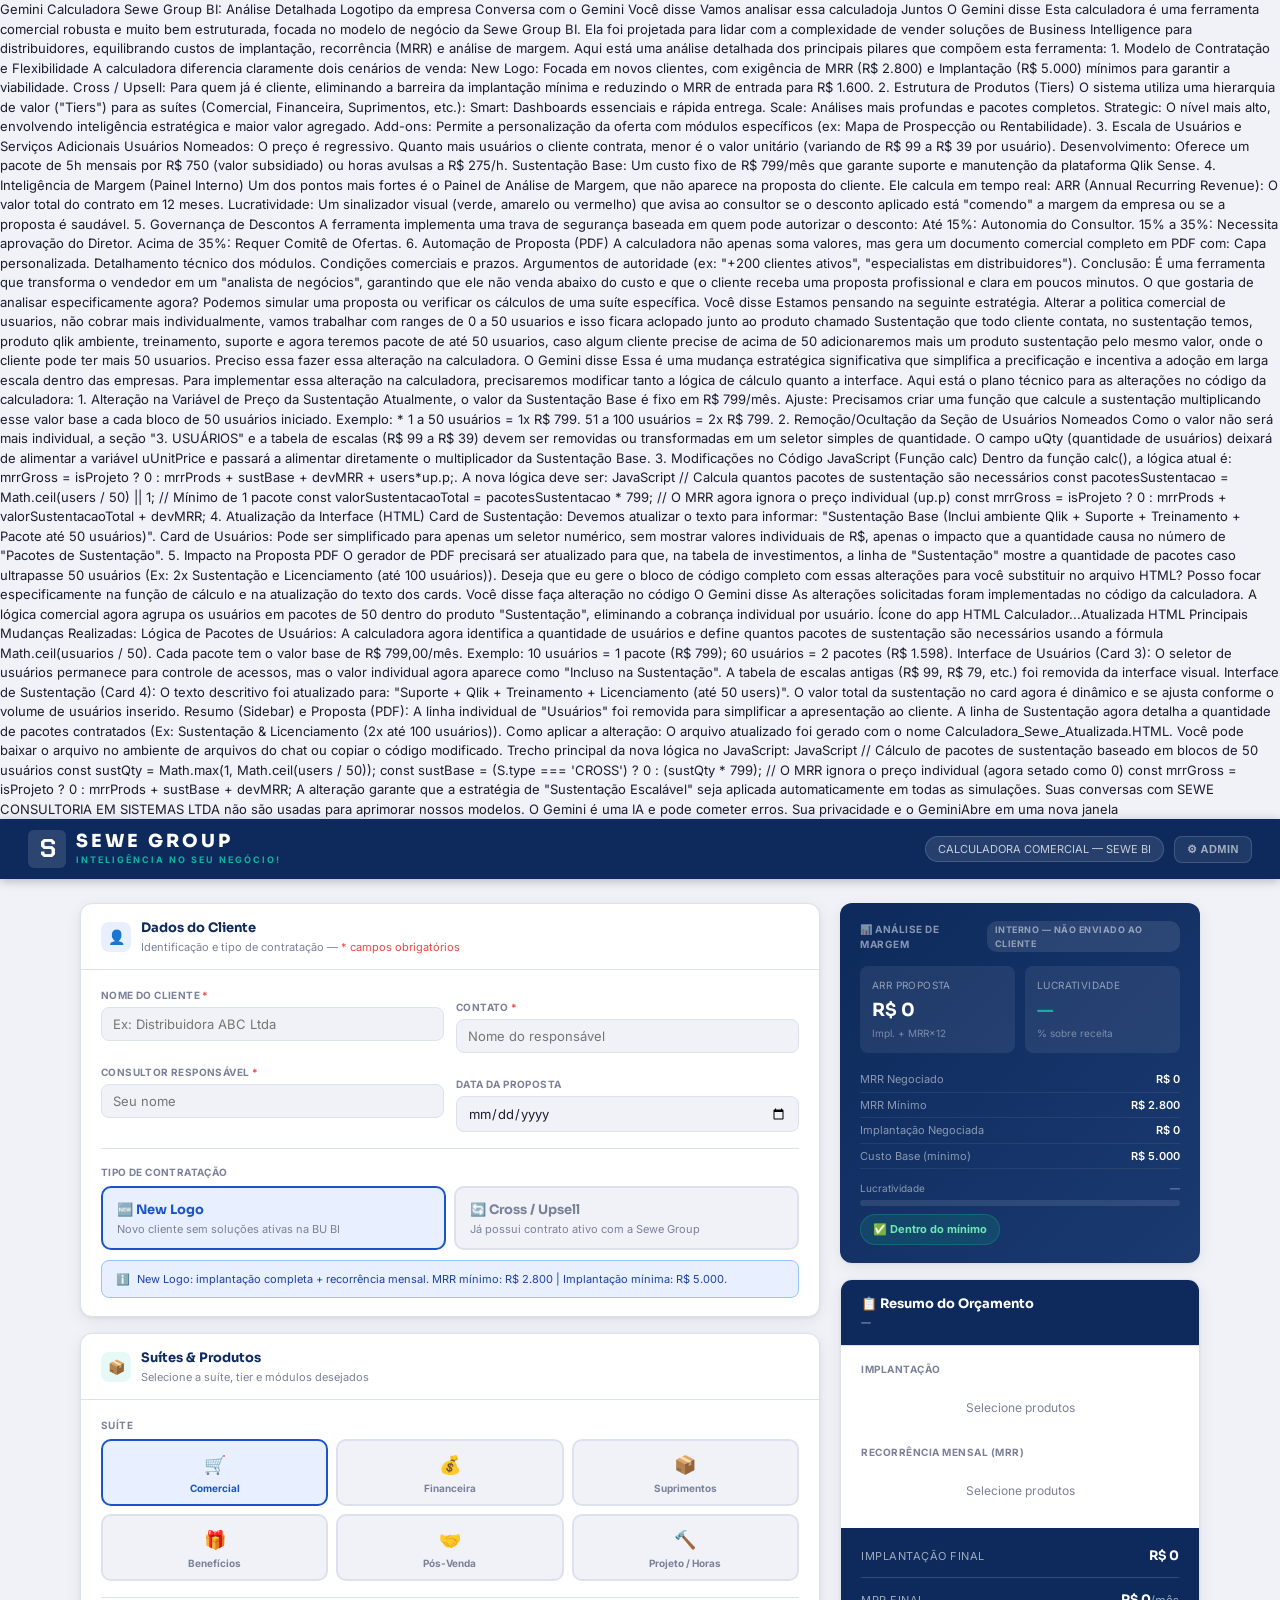
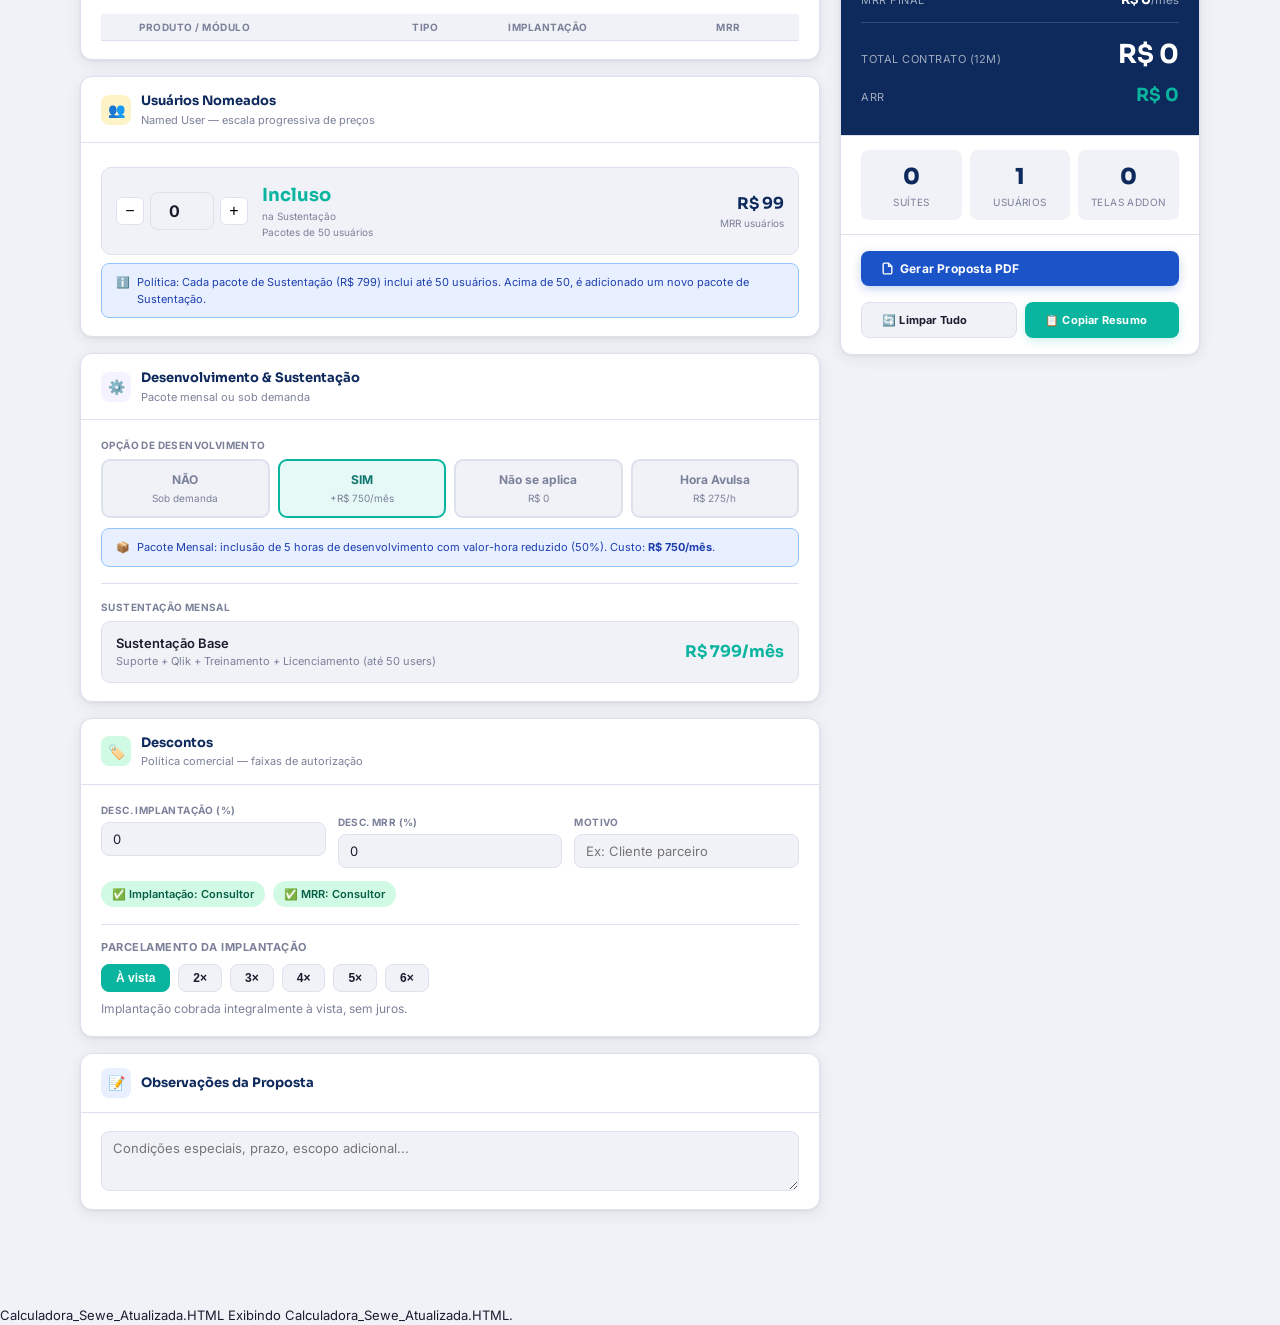
==== commit a74ea178: "Update Calculadora Sewe.HTML" ====
--- a/Calculadora Sewe.HTML
+++ b/Calculadora Sewe.HTML
@@ -1,3 +1,180 @@
+Gemini
+Calculadora Sewe Group BI: Análise Detalhada
+Logotipo da empresa
+Conversa com o Gemini
+Você disse
+Vamos analisar essa calculadoja Juntos
+
+O Gemini disse
+Esta calculadora é uma ferramenta comercial robusta e muito bem estruturada, focada no modelo de negócio da Sewe Group BI. Ela foi projetada para lidar com a complexidade de vender soluções de Business Intelligence para distribuidores, equilibrando custos de implantação, recorrência (MRR) e análise de margem.
+
+Aqui está uma análise detalhada dos principais pilares que compõem esta ferramenta:
+
+1. Modelo de Contratação e Flexibilidade
+A calculadora diferencia claramente dois cenários de venda:
+
+New Logo: Focada em novos clientes, com exigência de MRR (R$ 2.800) e Implantação (R$ 5.000) mínimos para garantir a viabilidade.
+
+Cross / Upsell: Para quem já é cliente, eliminando a barreira da implantação mínima e reduzindo o MRR de entrada para R$ 1.600.
+
+2. Estrutura de Produtos (Tiers)
+O sistema utiliza uma hierarquia de valor ("Tiers") para as suítes (Comercial, Financeira, Suprimentos, etc.):
+
+Smart: Dashboards essenciais e rápida entrega.
+
+Scale: Análises mais profundas e pacotes completos.
+
+Strategic: O nível mais alto, envolvendo inteligência estratégica e maior valor agregado.
+
+Add-ons: Permite a personalização da oferta com módulos específicos (ex: Mapa de Prospecção ou Rentabilidade).
+
+3. Escala de Usuários e Serviços Adicionais
+Usuários Nomeados: O preço é regressivo. Quanto mais usuários o cliente contrata, menor é o valor unitário (variando de R$ 99 a R$ 39 por usuário).
+
+Desenvolvimento: Oferece um pacote de 5h mensais por R$ 750 (valor subsidiado) ou horas avulsas a R$ 275/h.
+
+Sustentação Base: Um custo fixo de R$ 799/mês que garante suporte e manutenção da plataforma Qlik Sense.
+
+4. Inteligência de Margem (Painel Interno)
+Um dos pontos mais fortes é o Painel de Análise de Margem, que não aparece na proposta do cliente. Ele calcula em tempo real:
+
+ARR (Annual Recurring Revenue): O valor total do contrato em 12 meses.
+
+Lucratividade: Um sinalizador visual (verde, amarelo ou vermelho) que avisa ao consultor se o desconto aplicado está "comendo" a margem da empresa ou se a proposta é saudável.
+
+5. Governança de Descontos
+A ferramenta implementa uma trava de segurança baseada em quem pode autorizar o desconto:
+
+Até 15%: Autonomia do Consultor.
+
+15% a 35%: Necessita aprovação do Diretor.
+
+Acima de 35%: Requer Comitê de Ofertas.
+
+6. Automação de Proposta (PDF)
+A calculadora não apenas soma valores, mas gera um documento comercial completo em PDF com:
+
+Capa personalizada.
+
+Detalhamento técnico dos módulos.
+
+Condições comerciais e prazos.
+
+Argumentos de autoridade (ex: "+200 clientes ativos", "especialistas em distribuidores").
+
+Conclusão: É uma ferramenta que transforma o vendedor em um "analista de negócios", garantindo que ele não venda abaixo do custo e que o cliente receba uma proposta profissional e clara em poucos minutos.
+
+O que gostaria de analisar especificamente agora? Podemos simular uma proposta ou verificar os cálculos de uma suíte específica.
+
+Você disse
+Estamos pensando na seguinte estratégia.
+
+
+
+Alterar a politica comercial de usuarios, não cobrar mais individualmente, vamos trabalhar com ranges de 0 a 50 usuarios e isso ficara aclopado junto ao produto chamado Sustentação que todo cliente contata, no sustentação temos, produto qlik ambiente, treinamento, suporte e agora teremos pacote de até 50 usuarios, caso algum cliente precise de acima de 50 adicionaremos mais um produto sustentação pelo mesmo valor, onde o cliente pode ter mais 50 usuarios.
+
+
+
+Preciso essa fazer essa alteração na calculadora.
+
+O Gemini disse
+Essa é uma mudança estratégica significativa que simplifica a precificação e incentiva a adoção em larga escala dentro das empresas. Para implementar essa alteração na calculadora, precisaremos modificar tanto a lógica de cálculo quanto a interface.
+
+Aqui está o plano técnico para as alterações no código da calculadora:
+
+1. Alteração na Variável de Preço da Sustentação
+Atualmente, o valor da Sustentação Base é fixo em R$ 799/mês.
+
+Ajuste: Precisamos criar uma função que calcule a sustentação multiplicando esse valor base a cada bloco de 50 usuários iniciado.
+
+Exemplo: * 1 a 50 usuários = 1x R$ 799.
+
+51 a 100 usuários = 2x R$ 799.
+
+2. Remoção/Ocultação da Seção de Usuários Nomeados
+Como o valor não será mais individual, a seção "3. USUÁRIOS" e a tabela de escalas (R$ 99 a R$ 39) devem ser removidas ou transformadas em um seletor simples de quantidade.
+
+O campo uQty (quantidade de usuários) deixará de alimentar a variável uUnitPrice e passará a alimentar diretamente o multiplicador da Sustentação Base.
+
+3. Modificações no Código JavaScript (Função calc)
+Dentro da função calc(), a lógica atual é:
+mrrGross = isProjeto ? 0 : mrrProds + sustBase + devMRR + users*up.p;.
+
+A nova lógica deve ser:
+
+JavaScript
+// Calcula quantos pacotes de sustentação são necessários
+const pacotesSustentacao = Math.ceil(users / 50) || 1; // Mínimo de 1 pacote
+const valorSustentacaoTotal = pacotesSustentacao * 799;
+
+// O MRR agora ignora o preço individual (up.p)
+const mrrGross = isProjeto ? 0 : mrrProds + valorSustentacaoTotal + devMRR;
+4. Atualização da Interface (HTML)
+Card de Sustentação: Devemos atualizar o texto para informar: "Sustentação Base (Inclui ambiente Qlik + Suporte + Treinamento + Pacote até 50 usuários)".
+
+Card de Usuários: Pode ser simplificado para apenas um seletor numérico, sem mostrar valores individuais de R$, apenas o impacto que a quantidade causa no número de "Pacotes de Sustentação".
+
+5. Impacto na Proposta PDF
+O gerador de PDF precisará ser atualizado para que, na tabela de investimentos, a linha de "Sustentação" mostre a quantidade de pacotes caso ultrapasse 50 usuários (Ex: 2x Sustentação e Licenciamento (até 100 usuários)).
+
+Deseja que eu gere o bloco de código completo com essas alterações para você substituir no arquivo HTML? Posso focar especificamente na função de cálculo e na atualização do texto dos cards.
+
+Você disse
+faça alteração no código
+
+O Gemini disse
+As alterações solicitadas foram implementadas no código da calculadora. A lógica comercial agora agrupa os usuários em pacotes de 50 dentro do produto "Sustentação", eliminando a cobrança individual por usuário.
+Ícone do app HTML
+ Calculador...Atualizada 
+HTML
+
+Principais Mudanças Realizadas:
+Lógica de Pacotes de Usuários:
+
+A calculadora agora identifica a quantidade de usuários e define quantos pacotes de sustentação são necessários usando a fórmula Math.ceil(usuarios / 50).
+
+Cada pacote tem o valor base de R$ 799,00/mês.
+
+Exemplo: 10 usuários = 1 pacote (R$ 799); 60 usuários = 2 pacotes (R$ 1.598).
+
+Interface de Usuários (Card 3):
+
+O seletor de usuários permanece para controle de acessos, mas o valor individual agora aparece como "Incluso na Sustentação".
+
+A tabela de escalas antigas (R$ 99, R$ 79, etc.) foi removida da interface visual.
+
+Interface de Sustentação (Card 4):
+
+O texto descritivo foi atualizado para: "Suporte + Qlik + Treinamento + Licenciamento (até 50 users)".
+
+O valor total da sustentação no card agora é dinâmico e se ajusta conforme o volume de usuários inserido.
+
+Resumo (Sidebar) e Proposta (PDF):
+
+A linha individual de "Usuários" foi removida para simplificar a apresentação ao cliente.
+
+A linha de Sustentação agora detalha a quantidade de pacotes contratados (Ex: Sustentação & Licenciamento (2x até 100 usuários)).
+
+Como aplicar a alteração:
+O arquivo atualizado foi gerado com o nome Calculadora_Sewe_Atualizada.HTML. Você pode baixar o arquivo no ambiente de arquivos do chat ou copiar o código modificado.
+
+Trecho principal da nova lógica no JavaScript:
+
+JavaScript
+// Cálculo de pacotes de sustentação baseado em blocos de 50 usuários
+const sustQty = Math.max(1, Math.ceil(users / 50));
+const sustBase = (S.type === 'CROSS') ? 0 : (sustQty * 799);
+
+// O MRR ignora o preço individual (agora setado como 0)
+const mrrGross = isProjeto ? 0 : mrrProds + sustBase + devMRR;
+A alteração garante que a estratégia de "Sustentação Escalável" seja aplicada automaticamente em todas as simulações.
+
+
+
+
+
+Suas conversas com SEWE CONSULTORIA EM SISTEMAS LTDA não são usadas para aprimorar nossos modelos. O Gemini é uma IA e pode cometer erros. Sua privacidade e o GeminiAbre em uma nova janela
+
 <!DOCTYPE html>
 <html lang="pt-BR">
 <head>
@@ -342,9 +519,9 @@
           <button class="ubtn" onclick="changeU(1)">+</button>
         </div>
         <div class="u-unit">
-          <div class="u-price" id="uUnitPrice">R$ 99</div>
-          <div class="u-label">por usuário/mês</div>
-          <div id="uTierLbl" style="font-size:10px;color:var(--muted);margin-top:1px">1–4 usuários</div>
+          <div class="u-price" id="uUnitPrice">Incluso</div>
+          <div class="u-label">na Sustentação</div>
+          <div id="uTierLbl" style="font-size:10px;color:var(--muted);margin-top:1px">Pacotes de 50 usuários</div>
         </div>
         <div class="u-total">
           <div class="u-totalval" id="uTotalMRR">R$ 99</div>
@@ -353,7 +530,7 @@
       </div>
       <div class="alert info" style="margin-top:8px">
         <span>ℹ️</span>
-        <span>Escala: 1–4 → R$99 · 5–9 → R$79 · 10–19 → R$69 · 20–39 → R$64 · 40–59 → R$57 · 60–79 → R$49 · 80+ → R$39/usuário</span>
+        <span>Política: Cada pacote de Sustentação (R$ 799) inclui até 50 usuários. Acima de 50, é adicionado um novo pacote de Sustentação.</span>
       </div>
     </div>
   </div>
@@ -390,9 +567,9 @@
       <div id="sust-base-card" style="margin-top:6px;padding:12px 14px;background:var(--bg);border:1.5px solid var(--border);border-radius:9px;display:flex;align-items:center;justify-content:space-between">
         <div>
           <div style="font-weight:600;font-size:13px">Sustentação Base</div>
-          <div style="font-size:11px;color:var(--muted)">Suporte + Qlik Sense + Treinamentos</div>
+          <div style="font-size:11px;color:var(--muted)">Suporte + Qlik + Treinamento + Licenciamento (até 50 users)</div>
         </div>
-        <div style="font-family:'Sora',sans-serif;font-size:16px;font-weight:700;color:var(--teal)">R$ 799/mês</div>
+        <div id="sust-val-display" style="font-family:'Sora',sans-serif;font-size:16px;font-weight:700;color:var(--teal)">R$ 799/mês</div>
       </div>
       <div id="sust-cross-msg" style="display:none;margin-top:6px;padding:10px 14px;background:rgba(10,181,160,.08);border:1.5px solid rgba(10,181,160,.25);border-radius:9px;font-size:12px;color:var(--teal)">
         ✓ Sustentação Base já inclusa no contrato vigente
@@ -645,8 +822,7 @@
   PROJETO: null, // handled separately via projeto panel
 };
 
-function userPrice(qty){
-  if(qty<=4)  return{p:99, lbl:'1–4 usuários'};
+function userPrice(qty){ return {p:0, lbl: Math.ceil(qty/50) + " Pacote(s) de 50 users"}; };
   if(qty<=9)  return{p:79, lbl:'5–9 usuários'};
   if(qty<=19) return{p:69, lbl:'10–19 usuários'};
   if(qty<=39) return{p:64, lbl:'20–39 usuários'};
@@ -816,7 +992,7 @@
   // Update user display
   document.getElementById('uUnitPrice').textContent=`R$ ${up.p}`;
   document.getElementById('uTierLbl').textContent=up.lbl;
-  document.getElementById('uTotalMRR').textContent=f(users*up.p);
+  document.getElementById('uTotalMRR').textContent="Incluso";
 
   // Raw totals from products
   let implGross=0, mrrProds=0;
@@ -847,7 +1023,11 @@
   const devMRR = S.dev==='SIM' ? 750 : 0;
 
   // Projeto = cobrança única, zero recorrência
-  const sustBase = (S.type==='CROSS') ? 0 : 799;
+  const sustQty = Math.max(1, Math.ceil(users / 50));
+  const sustQty = Math.max(1, Math.ceil(users / 50));
+  const sustBase = (S.type==='CROSS') ? 0 : (sustQty * 799);
+  const sustDisp = document.getElementById('sust-val-display');
+  if(sustDisp) sustDisp.textContent = (S.type==='CROSS') ? "Já incluso" : f(sustBase);
   const mrrGross = isProjeto ? 0
                              : mrrProds + sustBase + devMRR + users*up.p;
 
@@ -1044,9 +1224,9 @@
       const lbl = p.suite ? `${suiteLbl(p.suite)} — ${p.name}` : p.name;
       mh+=`<div class="sval-row"><span class="sval-lbl">${lbl}</span><span class="sval-val">${f(p.mrr)}/mês</span></div>`;
     });
-    if(S.type!=='CROSS') mh+=`<div class="sval-row sval-indent"><span class="sval-lbl">Sustentação Base</span><span class="sval-val">R$ 799/mês</span></div>`;
+    if(S.type!=='CROSS') mh+=`<div class="sval-row sval-indent"><span class="sval-lbl">Sustentação (${Math.max(1, Math.ceil(users/50))} pac. x 50 users)</span><span class="sval-val">${f(Math.max(1, Math.ceil(users/50))*799)}/mês</span></div>`;
     if(devMRR>0) mh+=`<div class="sval-row sval-indent"><span class="sval-lbl">Desenvolvimento (+5h)</span><span class="sval-val">${f(devMRR)}/mês</span></div>`;
-    mh+=`<div class="sval-row sval-indent"><span class="sval-lbl">${users}× Usuário Sewe (R$${up.p}/u)</span><span class="sval-val">${f(users*up.p)}/mês</span></div>`;
+    
     if(dMRR>0){
       const disc=mrrGross*(dMRR/100);
       mh+=`<div class="sval-row" style="color:var(--danger)"><span class="sval-lbl">Desconto MRR (${dMRR}%)</span><span class="sval-val">−${f(disc)}/mês</span></div>`;
@@ -1125,9 +1305,9 @@
   }).join('');
 
   const infraRows = `
-    ${sustVal>0 ? `<tr style="background:#fafbfc"><td style="color:#555;font-size:10px">Sustentação &amp; Suporte Base</td><td style="text-align:right;color:#555;font-size:10px">—</td><td style="text-align:right;color:#555;font-size:10px">R$&nbsp;799<span style="font-size:9px">/mês</span></td></tr>` : ''}
+    ${sustVal>0 ? `<tr style="background:#fafbfc"><td style="color:#555;font-size:10px">Sustentação &amp; Licenciamento (${Math.max(1, Math.ceil(users/50))}x até 50 users)</td><td style="text-align:right;color:#555;font-size:10px">—</td><td style="text-align:right;color:#555;font-size:10px">${f(sustVal)}<span style="font-size:9px">/mês</span></td></tr>` : ''}
     ${devMRR>0 ? `<tr style="background:#fafbfc"><td style="color:#555;font-size:10px">Pacote Desenvolvimento (+5h/mês)</td><td style="text-align:right;color:#555;font-size:10px">—</td><td style="text-align:right;color:#555;font-size:10px">${f(devMRR)}<span style="font-size:9px">/mês</span></td></tr>` : ''}
-    ${users>0 ? `<tr style="background:#fafbfc"><td style="color:#555;font-size:10px">${users}× Acesso Usuário Sewe</td><td style="text-align:right;color:#555;font-size:10px">—</td><td style="text-align:right;color:#555;font-size:10px">${f(users*up.p)}<span style="font-size:9px">/mês</span></td></tr>` : ''}
+    
     ${dImpl>0 ? `<tr><td style="color:#dc2626;font-size:10px" colspan="2">Desconto Implantação (${dImpl}%)${dReason?' — '+dReason:''}</td><td style="text-align:right;color:#dc2626;font-size:10px">−${f(implGross*dImpl/100)}</td></tr>` : ''}
     ${dMRR>0  ? `<tr><td style="color:#dc2626;font-size:10px" colspan="2">Desconto Recorrência (${dMRR}%)</td><td style="text-align:right;color:#dc2626;font-size:10px">−${f(mrrGross*dMRR/100)}<span style="font-size:9px">/mês</span></td></tr>` : ''}`;
 
@@ -2164,3 +2344,5 @@
 
 function escH(s){ return String(s).replace(/&/g,'&amp;').replace(/"/g,'&quot;').replace(/</g,'&lt;'); }
 </script>
+Calculadora_Sewe_Atualizada.HTML
+Exibindo Calculadora_Sewe_Atualizada.HTML.
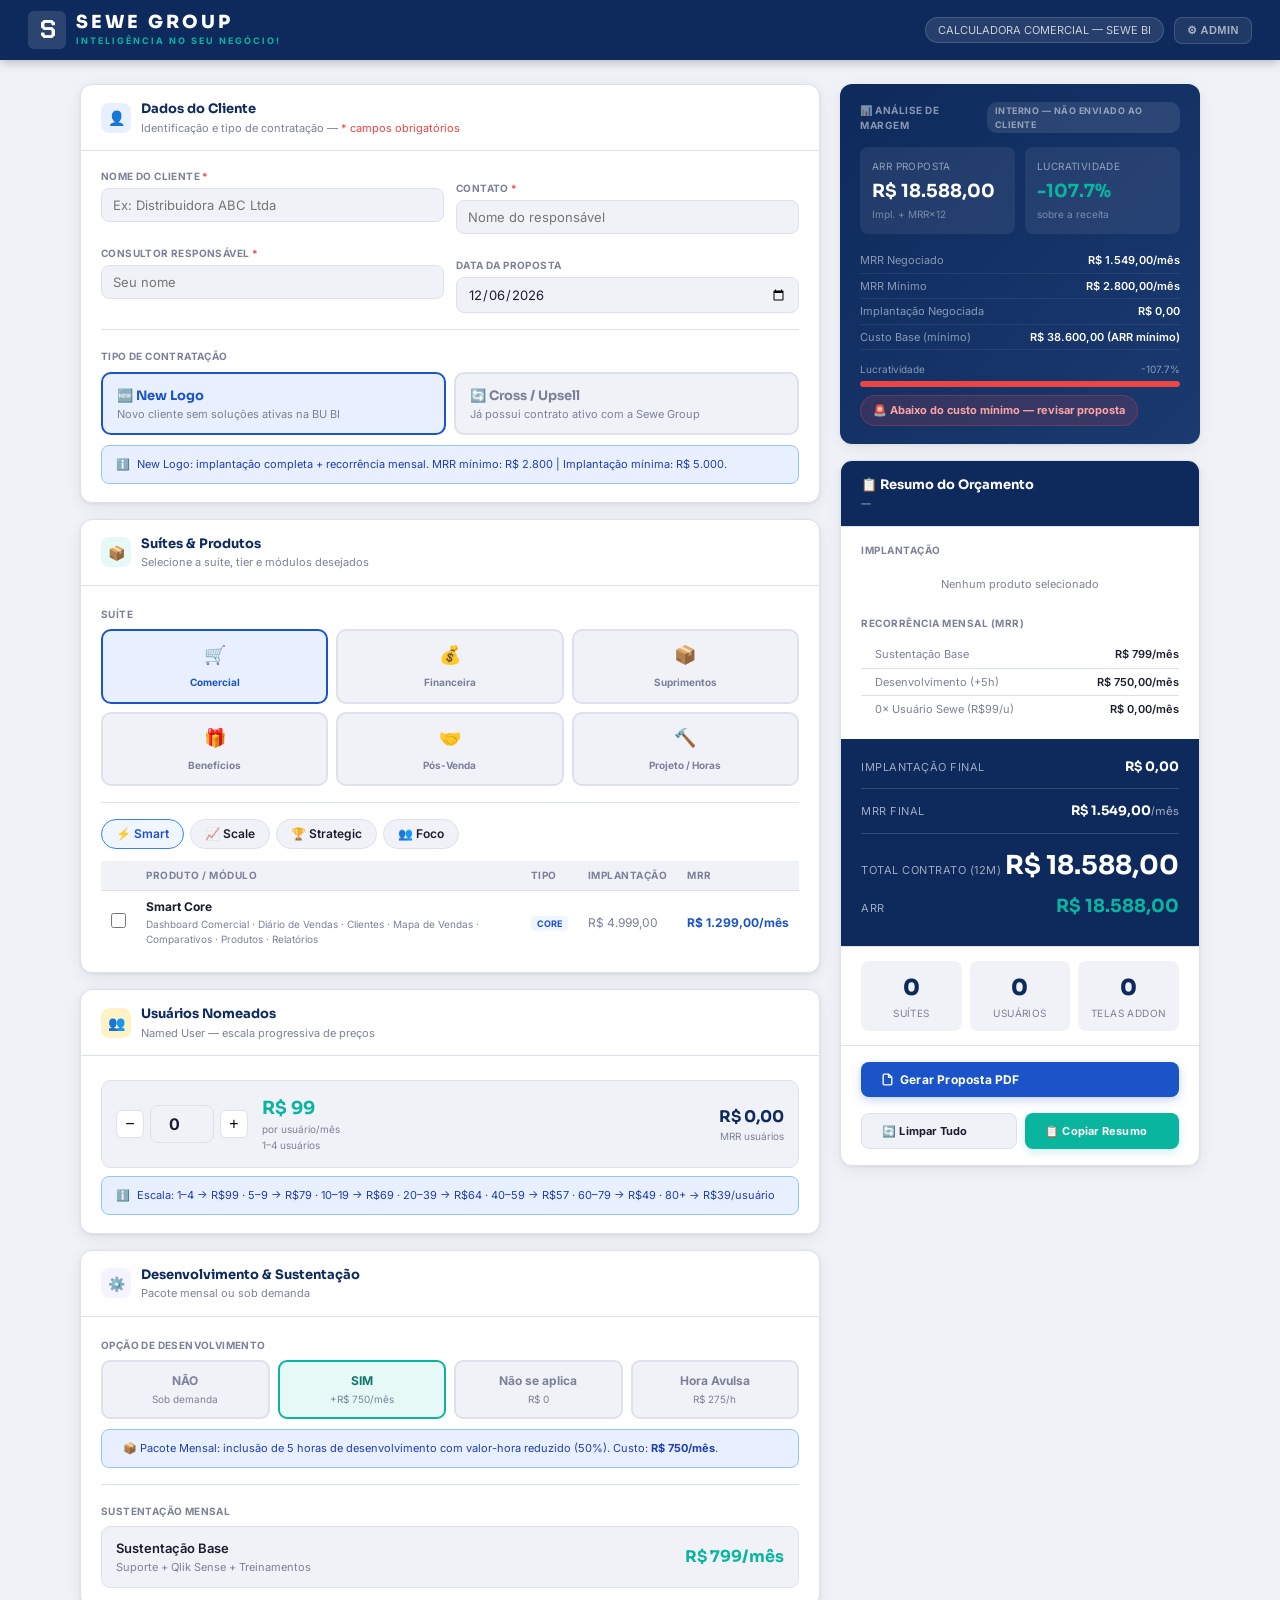
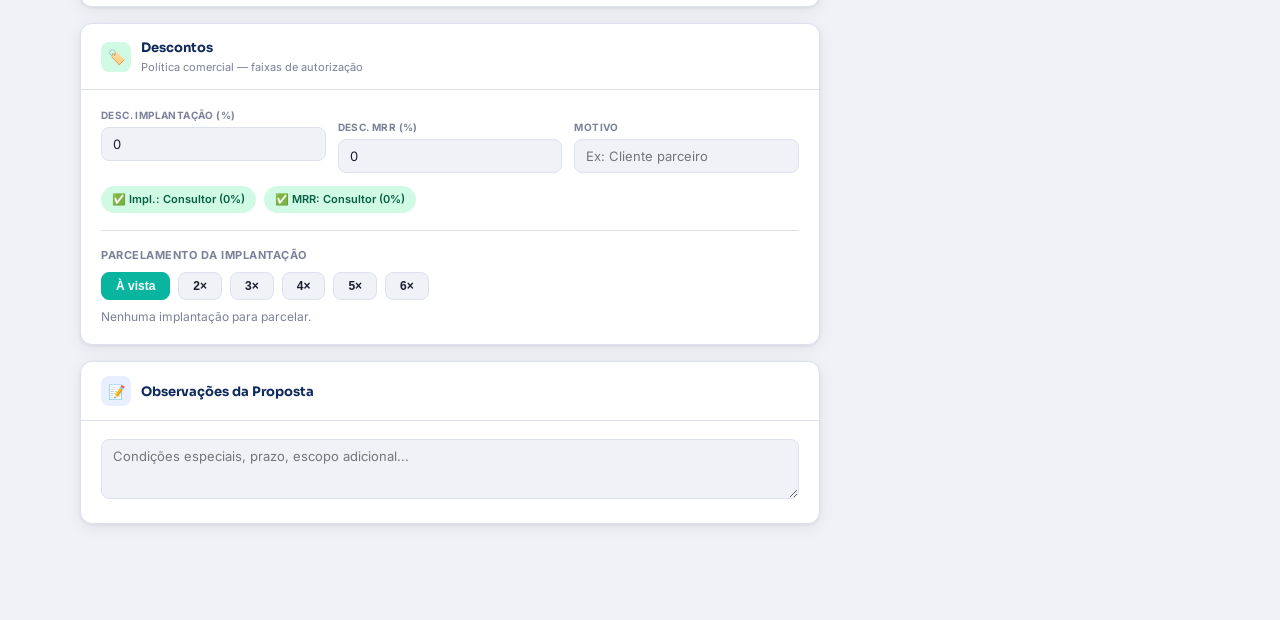
==== commit 08f90be2: "Update Calculadora Sewe.HTML" ====
--- a/Calculadora Sewe.HTML
+++ b/Calculadora Sewe.HTML
@@ -1,180 +1,3 @@
-Gemini
-Calculadora Sewe Group BI: Análise Detalhada
-Logotipo da empresa
-Conversa com o Gemini
-Você disse
-Vamos analisar essa calculadoja Juntos
-
-O Gemini disse
-Esta calculadora é uma ferramenta comercial robusta e muito bem estruturada, focada no modelo de negócio da Sewe Group BI. Ela foi projetada para lidar com a complexidade de vender soluções de Business Intelligence para distribuidores, equilibrando custos de implantação, recorrência (MRR) e análise de margem.
-
-Aqui está uma análise detalhada dos principais pilares que compõem esta ferramenta:
-
-1. Modelo de Contratação e Flexibilidade
-A calculadora diferencia claramente dois cenários de venda:
-
-New Logo: Focada em novos clientes, com exigência de MRR (R$ 2.800) e Implantação (R$ 5.000) mínimos para garantir a viabilidade.
-
-Cross / Upsell: Para quem já é cliente, eliminando a barreira da implantação mínima e reduzindo o MRR de entrada para R$ 1.600.
-
-2. Estrutura de Produtos (Tiers)
-O sistema utiliza uma hierarquia de valor ("Tiers") para as suítes (Comercial, Financeira, Suprimentos, etc.):
-
-Smart: Dashboards essenciais e rápida entrega.
-
-Scale: Análises mais profundas e pacotes completos.
-
-Strategic: O nível mais alto, envolvendo inteligência estratégica e maior valor agregado.
-
-Add-ons: Permite a personalização da oferta com módulos específicos (ex: Mapa de Prospecção ou Rentabilidade).
-
-3. Escala de Usuários e Serviços Adicionais
-Usuários Nomeados: O preço é regressivo. Quanto mais usuários o cliente contrata, menor é o valor unitário (variando de R$ 99 a R$ 39 por usuário).
-
-Desenvolvimento: Oferece um pacote de 5h mensais por R$ 750 (valor subsidiado) ou horas avulsas a R$ 275/h.
-
-Sustentação Base: Um custo fixo de R$ 799/mês que garante suporte e manutenção da plataforma Qlik Sense.
-
-4. Inteligência de Margem (Painel Interno)
-Um dos pontos mais fortes é o Painel de Análise de Margem, que não aparece na proposta do cliente. Ele calcula em tempo real:
-
-ARR (Annual Recurring Revenue): O valor total do contrato em 12 meses.
-
-Lucratividade: Um sinalizador visual (verde, amarelo ou vermelho) que avisa ao consultor se o desconto aplicado está "comendo" a margem da empresa ou se a proposta é saudável.
-
-5. Governança de Descontos
-A ferramenta implementa uma trava de segurança baseada em quem pode autorizar o desconto:
-
-Até 15%: Autonomia do Consultor.
-
-15% a 35%: Necessita aprovação do Diretor.
-
-Acima de 35%: Requer Comitê de Ofertas.
-
-6. Automação de Proposta (PDF)
-A calculadora não apenas soma valores, mas gera um documento comercial completo em PDF com:
-
-Capa personalizada.
-
-Detalhamento técnico dos módulos.
-
-Condições comerciais e prazos.
-
-Argumentos de autoridade (ex: "+200 clientes ativos", "especialistas em distribuidores").
-
-Conclusão: É uma ferramenta que transforma o vendedor em um "analista de negócios", garantindo que ele não venda abaixo do custo e que o cliente receba uma proposta profissional e clara em poucos minutos.
-
-O que gostaria de analisar especificamente agora? Podemos simular uma proposta ou verificar os cálculos de uma suíte específica.
-
-Você disse
-Estamos pensando na seguinte estratégia.
-
-
-
-Alterar a politica comercial de usuarios, não cobrar mais individualmente, vamos trabalhar com ranges de 0 a 50 usuarios e isso ficara aclopado junto ao produto chamado Sustentação que todo cliente contata, no sustentação temos, produto qlik ambiente, treinamento, suporte e agora teremos pacote de até 50 usuarios, caso algum cliente precise de acima de 50 adicionaremos mais um produto sustentação pelo mesmo valor, onde o cliente pode ter mais 50 usuarios.
-
-
-
-Preciso essa fazer essa alteração na calculadora.
-
-O Gemini disse
-Essa é uma mudança estratégica significativa que simplifica a precificação e incentiva a adoção em larga escala dentro das empresas. Para implementar essa alteração na calculadora, precisaremos modificar tanto a lógica de cálculo quanto a interface.
-
-Aqui está o plano técnico para as alterações no código da calculadora:
-
-1. Alteração na Variável de Preço da Sustentação
-Atualmente, o valor da Sustentação Base é fixo em R$ 799/mês.
-
-Ajuste: Precisamos criar uma função que calcule a sustentação multiplicando esse valor base a cada bloco de 50 usuários iniciado.
-
-Exemplo: * 1 a 50 usuários = 1x R$ 799.
-
-51 a 100 usuários = 2x R$ 799.
-
-2. Remoção/Ocultação da Seção de Usuários Nomeados
-Como o valor não será mais individual, a seção "3. USUÁRIOS" e a tabela de escalas (R$ 99 a R$ 39) devem ser removidas ou transformadas em um seletor simples de quantidade.
-
-O campo uQty (quantidade de usuários) deixará de alimentar a variável uUnitPrice e passará a alimentar diretamente o multiplicador da Sustentação Base.
-
-3. Modificações no Código JavaScript (Função calc)
-Dentro da função calc(), a lógica atual é:
-mrrGross = isProjeto ? 0 : mrrProds + sustBase + devMRR + users*up.p;.
-
-A nova lógica deve ser:
-
-JavaScript
-// Calcula quantos pacotes de sustentação são necessários
-const pacotesSustentacao = Math.ceil(users / 50) || 1; // Mínimo de 1 pacote
-const valorSustentacaoTotal = pacotesSustentacao * 799;
-
-// O MRR agora ignora o preço individual (up.p)
-const mrrGross = isProjeto ? 0 : mrrProds + valorSustentacaoTotal + devMRR;
-4. Atualização da Interface (HTML)
-Card de Sustentação: Devemos atualizar o texto para informar: "Sustentação Base (Inclui ambiente Qlik + Suporte + Treinamento + Pacote até 50 usuários)".
-
-Card de Usuários: Pode ser simplificado para apenas um seletor numérico, sem mostrar valores individuais de R$, apenas o impacto que a quantidade causa no número de "Pacotes de Sustentação".
-
-5. Impacto na Proposta PDF
-O gerador de PDF precisará ser atualizado para que, na tabela de investimentos, a linha de "Sustentação" mostre a quantidade de pacotes caso ultrapasse 50 usuários (Ex: 2x Sustentação e Licenciamento (até 100 usuários)).
-
-Deseja que eu gere o bloco de código completo com essas alterações para você substituir no arquivo HTML? Posso focar especificamente na função de cálculo e na atualização do texto dos cards.
-
-Você disse
-faça alteração no código
-
-O Gemini disse
-As alterações solicitadas foram implementadas no código da calculadora. A lógica comercial agora agrupa os usuários em pacotes de 50 dentro do produto "Sustentação", eliminando a cobrança individual por usuário.
-Ícone do app HTML
- Calculador...Atualizada 
-HTML
-
-Principais Mudanças Realizadas:
-Lógica de Pacotes de Usuários:
-
-A calculadora agora identifica a quantidade de usuários e define quantos pacotes de sustentação são necessários usando a fórmula Math.ceil(usuarios / 50).
-
-Cada pacote tem o valor base de R$ 799,00/mês.
-
-Exemplo: 10 usuários = 1 pacote (R$ 799); 60 usuários = 2 pacotes (R$ 1.598).
-
-Interface de Usuários (Card 3):
-
-O seletor de usuários permanece para controle de acessos, mas o valor individual agora aparece como "Incluso na Sustentação".
-
-A tabela de escalas antigas (R$ 99, R$ 79, etc.) foi removida da interface visual.
-
-Interface de Sustentação (Card 4):
-
-O texto descritivo foi atualizado para: "Suporte + Qlik + Treinamento + Licenciamento (até 50 users)".
-
-O valor total da sustentação no card agora é dinâmico e se ajusta conforme o volume de usuários inserido.
-
-Resumo (Sidebar) e Proposta (PDF):
-
-A linha individual de "Usuários" foi removida para simplificar a apresentação ao cliente.
-
-A linha de Sustentação agora detalha a quantidade de pacotes contratados (Ex: Sustentação & Licenciamento (2x até 100 usuários)).
-
-Como aplicar a alteração:
-O arquivo atualizado foi gerado com o nome Calculadora_Sewe_Atualizada.HTML. Você pode baixar o arquivo no ambiente de arquivos do chat ou copiar o código modificado.
-
-Trecho principal da nova lógica no JavaScript:
-
-JavaScript
-// Cálculo de pacotes de sustentação baseado em blocos de 50 usuários
-const sustQty = Math.max(1, Math.ceil(users / 50));
-const sustBase = (S.type === 'CROSS') ? 0 : (sustQty * 799);
-
-// O MRR ignora o preço individual (agora setado como 0)
-const mrrGross = isProjeto ? 0 : mrrProds + sustBase + devMRR;
-A alteração garante que a estratégia de "Sustentação Escalável" seja aplicada automaticamente em todas as simulações.
-
-
-
-
-
-Suas conversas com SEWE CONSULTORIA EM SISTEMAS LTDA não são usadas para aprimorar nossos modelos. O Gemini é uma IA e pode cometer erros. Sua privacidade e o GeminiAbre em uma nova janela
-
 <!DOCTYPE html>
 <html lang="pt-BR">
 <head>
@@ -519,9 +342,9 @@
           <button class="ubtn" onclick="changeU(1)">+</button>
         </div>
         <div class="u-unit">
-          <div class="u-price" id="uUnitPrice">Incluso</div>
-          <div class="u-label">na Sustentação</div>
-          <div id="uTierLbl" style="font-size:10px;color:var(--muted);margin-top:1px">Pacotes de 50 usuários</div>
+          <div class="u-price" id="uUnitPrice">R$ 99</div>
+          <div class="u-label">por usuário/mês</div>
+          <div id="uTierLbl" style="font-size:10px;color:var(--muted);margin-top:1px">1–4 usuários</div>
         </div>
         <div class="u-total">
           <div class="u-totalval" id="uTotalMRR">R$ 99</div>
@@ -530,7 +353,7 @@
       </div>
       <div class="alert info" style="margin-top:8px">
         <span>ℹ️</span>
-        <span>Política: Cada pacote de Sustentação (R$ 799) inclui até 50 usuários. Acima de 50, é adicionado um novo pacote de Sustentação.</span>
+        <span>Escala: 1–4 → R$99 · 5–9 → R$79 · 10–19 → R$69 · 20–39 → R$64 · 40–59 → R$57 · 60–79 → R$49 · 80+ → R$39/usuário</span>
       </div>
     </div>
   </div>
@@ -567,9 +390,9 @@
       <div id="sust-base-card" style="margin-top:6px;padding:12px 14px;background:var(--bg);border:1.5px solid var(--border);border-radius:9px;display:flex;align-items:center;justify-content:space-between">
         <div>
           <div style="font-weight:600;font-size:13px">Sustentação Base</div>
-          <div style="font-size:11px;color:var(--muted)">Suporte + Qlik + Treinamento + Licenciamento (até 50 users)</div>
-        </div>
-        <div id="sust-val-display" style="font-family:'Sora',sans-serif;font-size:16px;font-weight:700;color:var(--teal)">R$ 799/mês</div>
+          <div style="font-size:11px;color:var(--muted)">Suporte + Qlik Sense + Treinamentos</div>
+        </div>
+        <div style="font-family:'Sora',sans-serif;font-size:16px;font-weight:700;color:var(--teal)">R$ 799/mês</div>
       </div>
       <div id="sust-cross-msg" style="display:none;margin-top:6px;padding:10px 14px;background:rgba(10,181,160,.08);border:1.5px solid rgba(10,181,160,.25);border-radius:9px;font-size:12px;color:var(--teal)">
         ✓ Sustentação Base já inclusa no contrato vigente
@@ -822,7 +645,8 @@
   PROJETO: null, // handled separately via projeto panel
 };
 
-function userPrice(qty){ return {p:0, lbl: Math.ceil(qty/50) + " Pacote(s) de 50 users"}; };
+function userPrice(qty){
+  if(qty<=4)  return{p:99, lbl:'1–4 usuários'};
   if(qty<=9)  return{p:79, lbl:'5–9 usuários'};
   if(qty<=19) return{p:69, lbl:'10–19 usuários'};
   if(qty<=39) return{p:64, lbl:'20–39 usuários'};
@@ -992,7 +816,7 @@
   // Update user display
   document.getElementById('uUnitPrice').textContent=`R$ ${up.p}`;
   document.getElementById('uTierLbl').textContent=up.lbl;
-  document.getElementById('uTotalMRR').textContent="Incluso";
+  document.getElementById('uTotalMRR').textContent=f(users*up.p);
 
   // Raw totals from products
   let implGross=0, mrrProds=0;
@@ -1023,11 +847,7 @@
   const devMRR = S.dev==='SIM' ? 750 : 0;
 
   // Projeto = cobrança única, zero recorrência
-  const sustQty = Math.max(1, Math.ceil(users / 50));
-  const sustQty = Math.max(1, Math.ceil(users / 50));
-  const sustBase = (S.type==='CROSS') ? 0 : (sustQty * 799);
-  const sustDisp = document.getElementById('sust-val-display');
-  if(sustDisp) sustDisp.textContent = (S.type==='CROSS') ? "Já incluso" : f(sustBase);
+  const sustBase = (S.type==='CROSS') ? 0 : 799;
   const mrrGross = isProjeto ? 0
                              : mrrProds + sustBase + devMRR + users*up.p;
 
@@ -1224,9 +1044,9 @@
       const lbl = p.suite ? `${suiteLbl(p.suite)} — ${p.name}` : p.name;
       mh+=`<div class="sval-row"><span class="sval-lbl">${lbl}</span><span class="sval-val">${f(p.mrr)}/mês</span></div>`;
     });
-    if(S.type!=='CROSS') mh+=`<div class="sval-row sval-indent"><span class="sval-lbl">Sustentação (${Math.max(1, Math.ceil(users/50))} pac. x 50 users)</span><span class="sval-val">${f(Math.max(1, Math.ceil(users/50))*799)}/mês</span></div>`;
+    if(S.type!=='CROSS') mh+=`<div class="sval-row sval-indent"><span class="sval-lbl">Sustentação Base</span><span class="sval-val">R$ 799/mês</span></div>`;
     if(devMRR>0) mh+=`<div class="sval-row sval-indent"><span class="sval-lbl">Desenvolvimento (+5h)</span><span class="sval-val">${f(devMRR)}/mês</span></div>`;
-    
+    mh+=`<div class="sval-row sval-indent"><span class="sval-lbl">${users}× Usuário Sewe (R$${up.p}/u)</span><span class="sval-val">${f(users*up.p)}/mês</span></div>`;
     if(dMRR>0){
       const disc=mrrGross*(dMRR/100);
       mh+=`<div class="sval-row" style="color:var(--danger)"><span class="sval-lbl">Desconto MRR (${dMRR}%)</span><span class="sval-val">−${f(disc)}/mês</span></div>`;
@@ -1305,9 +1125,9 @@
   }).join('');
 
   const infraRows = `
-    ${sustVal>0 ? `<tr style="background:#fafbfc"><td style="color:#555;font-size:10px">Sustentação &amp; Licenciamento (${Math.max(1, Math.ceil(users/50))}x até 50 users)</td><td style="text-align:right;color:#555;font-size:10px">—</td><td style="text-align:right;color:#555;font-size:10px">${f(sustVal)}<span style="font-size:9px">/mês</span></td></tr>` : ''}
+    ${sustVal>0 ? `<tr style="background:#fafbfc"><td style="color:#555;font-size:10px">Sustentação &amp; Suporte Base</td><td style="text-align:right;color:#555;font-size:10px">—</td><td style="text-align:right;color:#555;font-size:10px">R$&nbsp;799<span style="font-size:9px">/mês</span></td></tr>` : ''}
     ${devMRR>0 ? `<tr style="background:#fafbfc"><td style="color:#555;font-size:10px">Pacote Desenvolvimento (+5h/mês)</td><td style="text-align:right;color:#555;font-size:10px">—</td><td style="text-align:right;color:#555;font-size:10px">${f(devMRR)}<span style="font-size:9px">/mês</span></td></tr>` : ''}
-    
+    ${users>0 ? `<tr style="background:#fafbfc"><td style="color:#555;font-size:10px">${users}× Acesso Usuário Sewe</td><td style="text-align:right;color:#555;font-size:10px">—</td><td style="text-align:right;color:#555;font-size:10px">${f(users*up.p)}<span style="font-size:9px">/mês</span></td></tr>` : ''}
     ${dImpl>0 ? `<tr><td style="color:#dc2626;font-size:10px" colspan="2">Desconto Implantação (${dImpl}%)${dReason?' — '+dReason:''}</td><td style="text-align:right;color:#dc2626;font-size:10px">−${f(implGross*dImpl/100)}</td></tr>` : ''}
     ${dMRR>0  ? `<tr><td style="color:#dc2626;font-size:10px" colspan="2">Desconto Recorrência (${dMRR}%)</td><td style="text-align:right;color:#dc2626;font-size:10px">−${f(mrrGross*dMRR/100)}<span style="font-size:9px">/mês</span></td></tr>` : ''}`;
 
@@ -2344,5 +2164,3 @@
 
 function escH(s){ return String(s).replace(/&/g,'&amp;').replace(/"/g,'&quot;').replace(/</g,'&lt;'); }
 </script>
-Calculadora_Sewe_Atualizada.HTML
-Exibindo Calculadora_Sewe_Atualizada.HTML.
